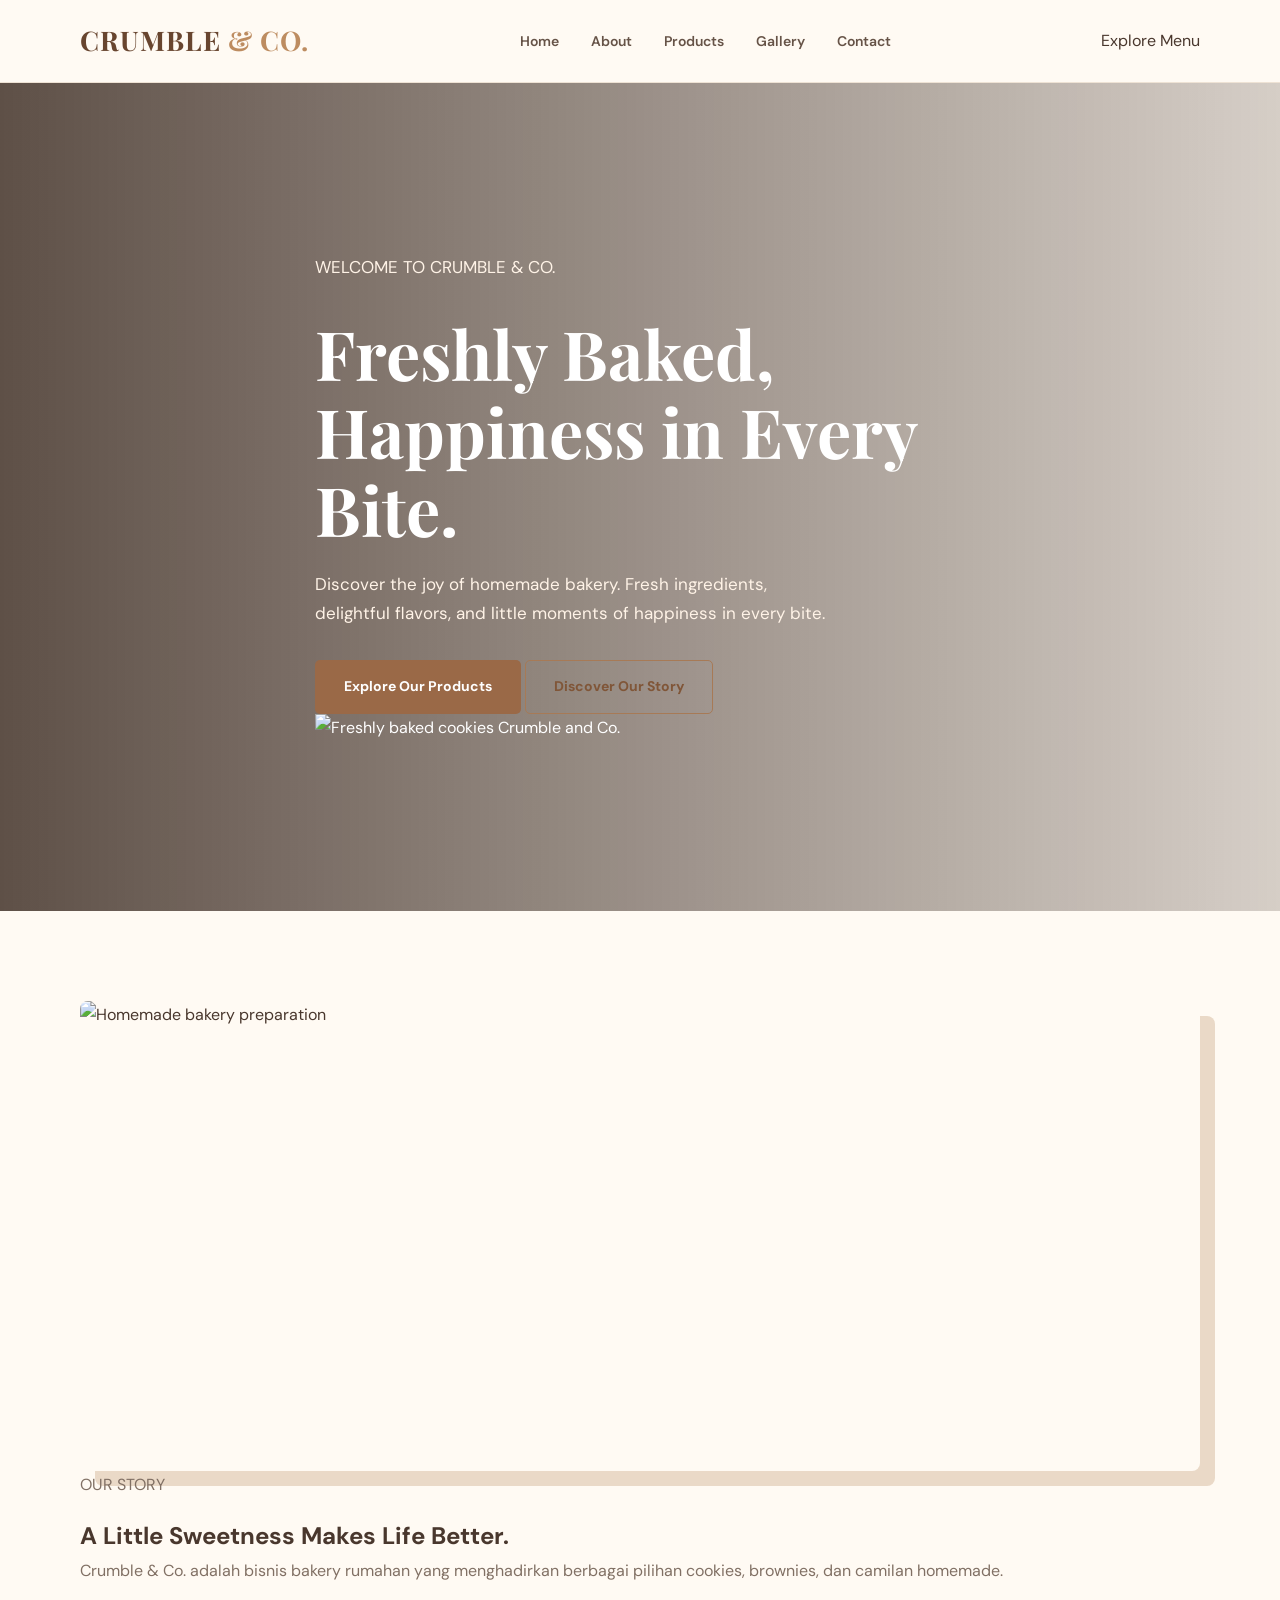
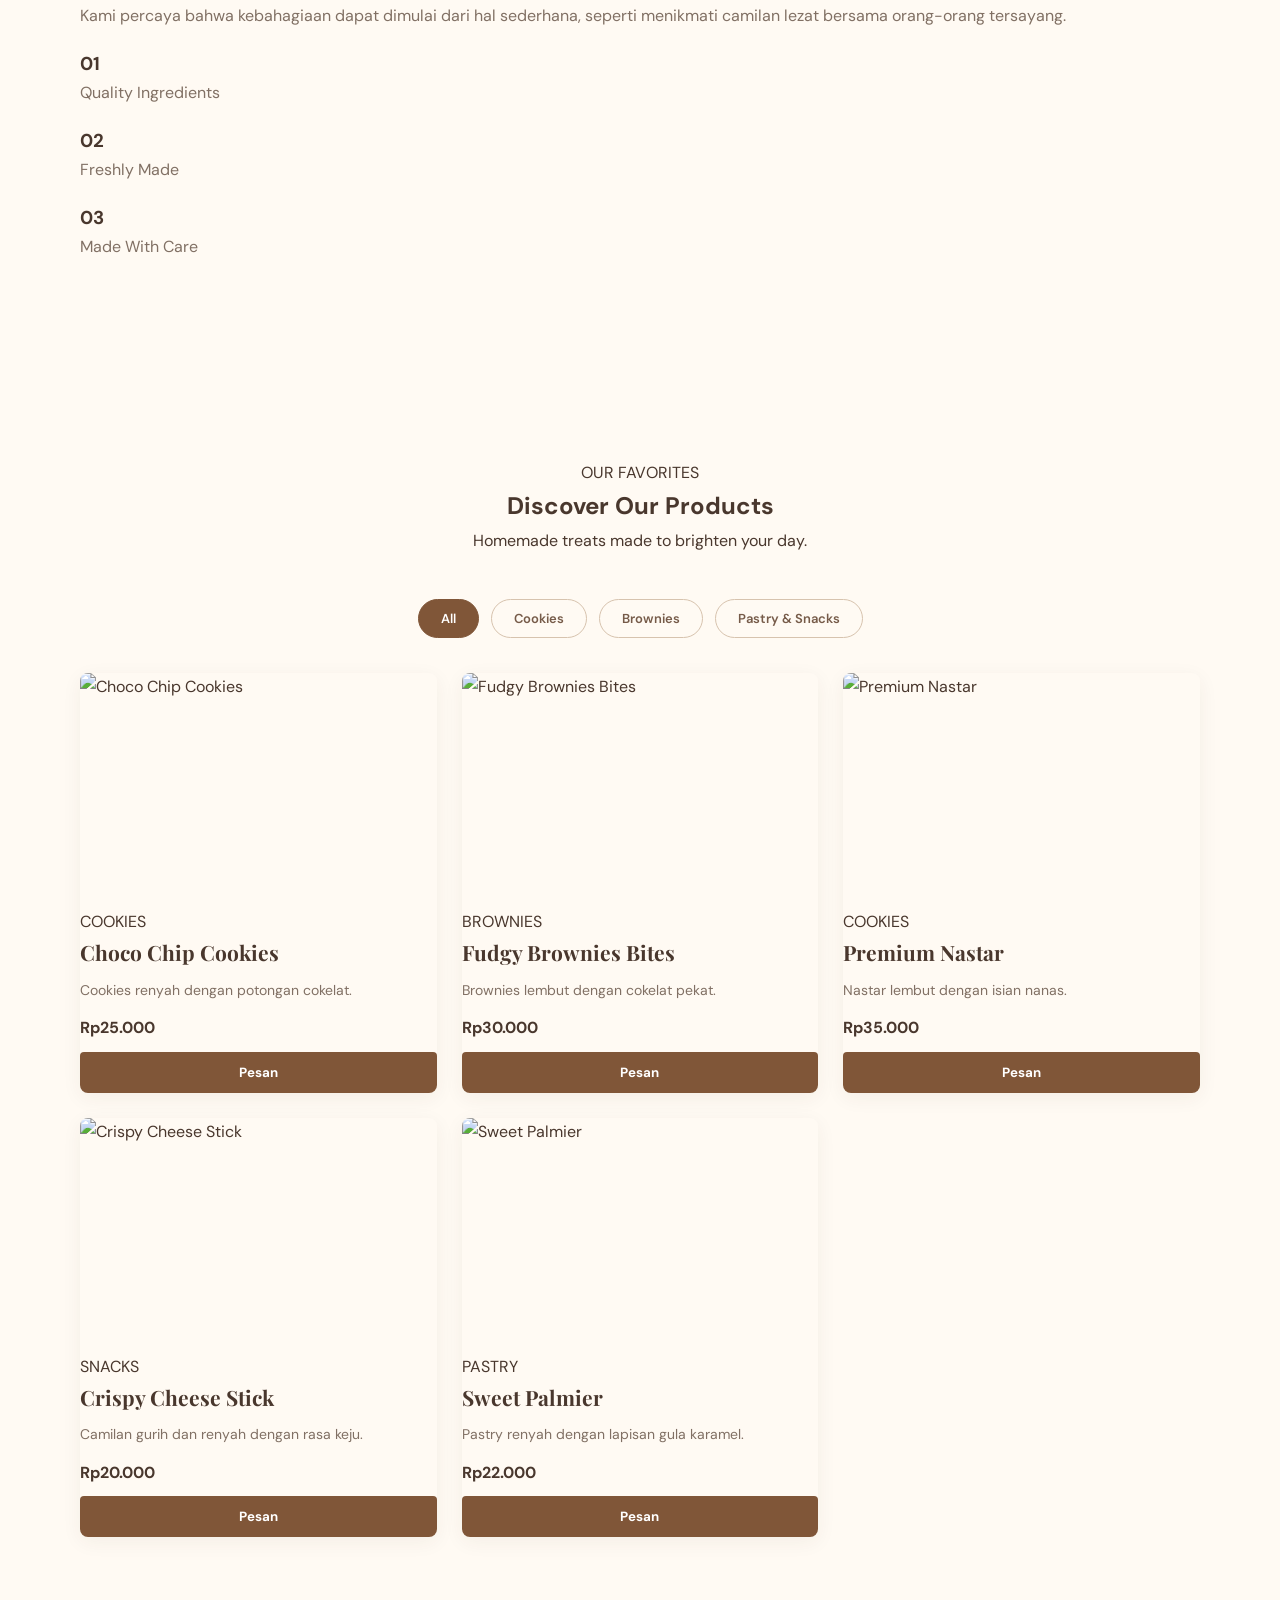
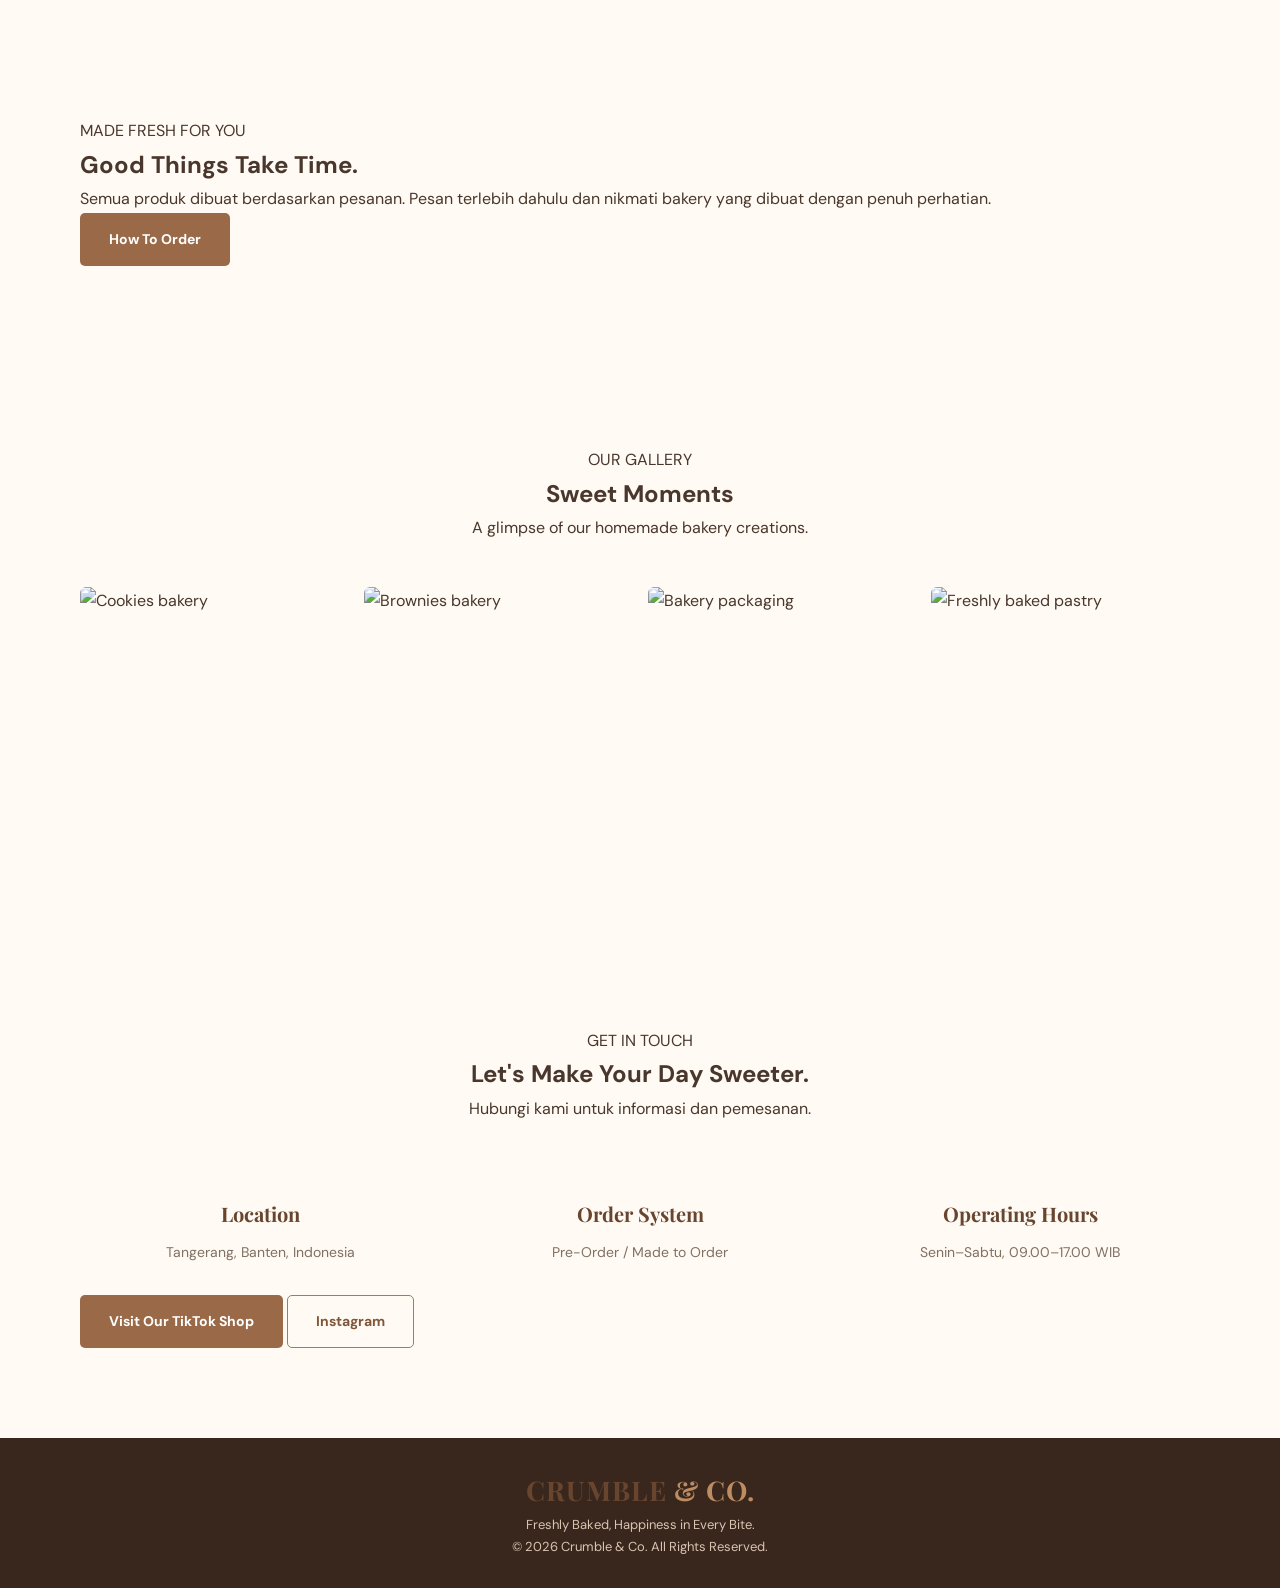
==== index.html @ 633a10ce "Add files via upload" ====
<!DOCTYPE html>
<html lang="id">
<head>
    <meta charset="UTF-8">
    <meta name="viewport" content="width=device-width, initial-scale=1.0">

    <meta name="description" content="Crumble & Co. - Homemade bakery, cookies, brownies, dan camilan premium. Freshly Baked, Happiness in Every Bite.">

    <title>Crumble & Co. | Bakery & Cookies</title>

    <!-- Google Fonts -->
    <link rel="preconnect" href="https://fonts.googleapis.com">
    <link rel="preconnect" href="https://fonts.gstatic.com" crossorigin>
    <link href="https://fonts.googleapis.com/css2?family=DM+Sans:wght@400;500;600;700&family=Playfair+Display:wght@500;600;700&display=swap" rel="stylesheet">

    <!-- CSS -->
    <link rel="stylesheet" href="style.css">
</head>

<body>

    <!-- NAVIGATION -->
    <header class="header">
        <nav class="navbar container">

            <a href="#home" class="logo">
                CRUMBLE <span>& CO.</span>
            </a>

            <button class="menu-toggle" id="menu-toggle"
                    aria-label="Buka menu" aria-expanded="false">
                ☰
            </button>

            <ul class="nav-menu" id="nav-menu">
                <li><a href="#home">Home</a></li>
                <li><a href="#about">About</a></li>
                <li><a href="#products">Products</a></li>
                <li><a href="#gallery">Gallery</a></li>
                <li><a href="#contact">Contact</a></li>
            </ul>

            <a href="#products" class="nav-button">Explore Menu</a>

        </nav>
    </header>


    <!-- HOME / HERO -->
    <section class="hero" id="home">

        <div class="container hero-content">

            <div class="hero-text">

                <p class="eyebrow">WELCOME TO CRUMBLE & CO.</p>

                <h1>
                    Freshly Baked,
                    <span>Happiness</span>
                    in Every Bite.
                </h1>

                <p class="hero-description">
                    Discover the joy of homemade bakery.
                    Fresh ingredients, delightful flavors,
                    and little moments of happiness in every bite.
                </p>

                <div class="hero-buttons">
                    <a href="#products" class="btn btn-primary">
                        Explore Our Products
                    </a>

                    <a href="#about" class="btn btn-outline">
                        Discover Our Story
                    </a>
                </div>

            </div>

            <div class="hero-image">
                <img src="images/hero.jpg"
                     alt="Freshly baked cookies Crumble and Co.">
            </div>

        </div>

    </section>


    <!-- ABOUT -->
    <section class="about section-padding" id="about">

        <div class="container about-content">

            <div class="about-image">
                <img src="images/about.jpg"
                     alt="Homemade bakery preparation">
            </div>

            <div class="about-text">

                <p class="eyebrow">OUR STORY</p>

                <h2>
                    A Little Sweetness
                    Makes Life Better.
                </h2>

                <p>
                    Crumble & Co. adalah bisnis bakery rumahan
                    yang menghadirkan berbagai pilihan cookies,
                    brownies, dan camilan homemade.
                </p>

                <p>
                    Kami percaya bahwa kebahagiaan dapat dimulai
                    dari hal sederhana, seperti menikmati camilan
                    lezat bersama orang-orang tersayang.
                </p>

                <div class="values">
                    <div>
                        <h3>01</h3>
                        <p>Quality Ingredients</p>
                    </div>

                    <div>
                        <h3>02</h3>
                        <p>Freshly Made</p>
                    </div>

                    <div>
                        <h3>03</h3>
                        <p>Made With Care</p>
                    </div>
                </div>

            </div>

        </div>

    </section>


    <!-- PRODUCTS -->
    <section class="products section-padding" id="products">

        <div class="container">

            <div class="section-heading">
                <p class="eyebrow">OUR FAVORITES</p>
                <h2>Discover Our Products</h2>
                <p>Homemade treats made to brighten your day.</p>
            </div>

            <!-- PRODUCT FILTER -->
            <div class="filter-buttons">
                <button class="filter-btn active" data-filter="all">
                    All
                </button>

                <button class="filter-btn" data-filter="cookies">
                    Cookies
                </button>

                <button class="filter-btn" data-filter="brownies">
                    Brownies
                </button>

                <button class="filter-btn" data-filter="pastry">
                    Pastry & Snacks
                </button>
            </div>

            <div class="product-grid">

                <article class="product-card" data-category="cookies">
                    <img src="images/cookies.jpeg" alt="Choco Chip Cookies">

                    <div class="product-info">
                        <span class="product-category">COOKIES</span>
                        <h3>Choco Chip Cookies</h3>
                        <p>Cookies renyah dengan potongan cokelat.</p>
                        <div class="product-bottom">
                            <strong>Rp25.000</strong>
                            <button class="order-btn" data-product="Choco Chip Cookies">
                                Pesan
                            </button>
                        </div>
                    </div>
                </article>

                <article class="product-card" data-category="brownies">
                    <img src="images/brownies.jpeg" alt="Fudgy Brownies Bites">

                    <div class="product-info">
                        <span class="product-category">BROWNIES</span>
                        <h3>Fudgy Brownies Bites</h3>
                        <p>Brownies lembut dengan cokelat pekat.</p>
                        <div class="product-bottom">
                            <strong>Rp30.000</strong>
                            <button class="order-btn" data-product="Fudgy Brownies Bites">
                                Pesan
                            </button>
                        </div>
                    </div>
                </article>

                <article class="product-card" data-category="cookies">
                    <img src="images/nastar.jpeg" alt="Premium Nastar">

                    <div class="product-info">
                        <span class="product-category">COOKIES</span>
                        <h3>Premium Nastar</h3>
                        <p>Nastar lembut dengan isian nanas.</p>
                        <div class="product-bottom">
                            <strong>Rp35.000</strong>
                            <button class="order-btn" data-product="Premium Nastar">
                                Pesan
                            </button>
                        </div>
                    </div>
                </article>

                <article class="product-card" data-category="pastry">
                    <img src="images/cheese-stick.jpeg" alt="Crispy Cheese Stick">

                    <div class="product-info">
                        <span class="product-category">SNACKS</span>
                        <h3>Crispy Cheese Stick</h3>
                        <p>Camilan gurih dan renyah dengan rasa keju.</p>
                        <div class="product-bottom">
                            <strong>Rp20.000</strong>
                            <button class="order-btn" data-product="Crispy Cheese Stick">
                                Pesan
                            </button>
                        </div>
                    </div>
                </article>

                <article class="product-card" data-category="pastry">
                    <img src="images/palmier.jpeg" alt="Sweet Palmier">

                    <div class="product-info">
                        <span class="product-category">PASTRY</span>
                        <h3>Sweet Palmier</h3>
                        <p>Pastry renyah dengan lapisan gula karamel.</p>
                        <div class="product-bottom">
                            <strong>Rp22.000</strong>
                            <button class="order-btn" data-product="Sweet Palmier">
                                Pesan
                            </button>
                        </div>
                    </div>
                </article>

            </div>

        </div>

    </section>


    <!-- PRE ORDER -->
    <section class="preorder section-padding">

        <div class="container preorder-content">

            <p class="eyebrow">MADE FRESH FOR YOU</p>

            <h2>Good Things Take Time.</h2>

            <p>
                Semua produk dibuat berdasarkan pesanan.
                Pesan terlebih dahulu dan nikmati bakery
                yang dibuat dengan penuh perhatian.
            </p>

            <a href="#contact" class="btn btn-primary">
                How To Order
            </a>

        </div>

    </section>


    <!-- GALLERY -->
    <section class="gallery section-padding" id="gallery">

        <div class="container">

            <div class="section-heading">
                <p class="eyebrow">OUR GALLERY</p>
                <h2>Sweet Moments</h2>
                <p>A glimpse of our homemade bakery creations.</p>
            </div>

            <div class="gallery-grid">
                <img src="images/gallery-1.jpg" alt="Cookies bakery">
                <img src="images/gallery-2.jpg" alt="Brownies bakery">
                <img src="images/gallery-3.jpg" alt="Bakery packaging">
                <img src="images/gallery-4.jpg" alt="Freshly baked pastry">
            </div>

        </div>

    </section>


    <!-- CONTACT -->
    <section class="contact section-padding" id="contact">

        <div class="container">

            <div class="section-heading">
                <p class="eyebrow">GET IN TOUCH</p>
                <h2>Let's Make Your Day Sweeter.</h2>
                <p>Hubungi kami untuk informasi dan pemesanan.</p>
            </div>

            <div class="contact-grid">

                <div class="contact-card">
                    <h3>Location</h3>
                    <p>Tangerang, Banten, Indonesia</p>
                </div>

                <div class="contact-card">
                    <h3>Order System</h3>
                    <p>Pre-Order / Made to Order</p>
                </div>

                <div class="contact-card">
                    <h3>Operating Hours</h3>
                    <p>Senin–Sabtu, 09.00–17.00 WIB</p>
                </div>

            </div>

            <div class="contact-buttons">
                <a href="#" id="tiktok-link" class="btn btn-primary">
                    Visit Our TikTok Shop
                </a>

                <a href="#" id="instagram-link" class="btn btn-outline">
                    Instagram
                </a>
            </div>

        </div>

    </section>


    <!-- FOOTER -->
    <footer class="footer">

        <div class="container footer-content">

            <a href="#home" class="logo">
                CRUMBLE <span>& CO.</span>
            </a>

            <p>Freshly Baked, Happiness in Every Bite.</p>

            <p class="copyright">
                © 2026 Crumble & Co. All Rights Reserved.
            </p>

        </div>

    </footer>


    <!-- JAVASCRIPT -->
    <script src="script.js"></script>

</body>
</html>
---- style.css ----
/* =========================================
   CRUMBLE & CO.
   Modern Premium Bakery Website
========================================= */

/* 1. RESET & GLOBAL */
* {
    margin: 0;
    padding: 0;
    box-sizing: border-box;
}

html {
    scroll-behavior: smooth;
    scroll-padding-top: 90px;
}

body {
    font-family: 'DM Sans', sans-serif;
    background-color: #fffaf3;
    color: #49372d;
    line-height: 1.7;
}

img {
    display: block;
    width: 100%;
    object-fit: cover;
}

a {
    text-decoration: none;
    color: inherit;
}

button {
    font-family: inherit;
    cursor: pointer;
}

.container {
    width: min(1120px, 90%);
    margin: auto;
}

section {
    padding: 90px 0;
}

.section-label {
    color: #a47752;
    font-size: 13px;
    font-weight: 700;
    letter-spacing: 3px;
    text-transform: uppercase;
    margin-bottom: 12px;
}

.section-title {
    font-family: 'Playfair Display', serif;
    font-size: clamp(30px, 4vw, 45px);
    line-height: 1.2;
    color: #49372d;
    margin-bottom: 20px;
}

.section-description {
    color: #817064;
    max-width: 650px;
    margin: 0 auto;
}

/* 2. HEADER & NAVIGATION */
.header {
    width: 100%;
    background: rgba(255, 250, 243, 0.97);
    position: sticky;
    top: 0;
    z-index: 1000;
    border-bottom: 1px solid #eee2d4;
}

.navbar {
    min-height: 82px;
    display: flex;
    align-items: center;
    justify-content: space-between;
}

.logo {
    font-family: 'Playfair Display', serif;
    font-size: 27px;
    font-weight: 700;
    color: #68452f;
    letter-spacing: 1px;
}

.logo span {
    color: #bd8c60;
}

.nav-menu {
    display: flex;
    align-items: center;
    gap: 32px;
    list-style: none;
}

.nav-menu a {
    font-size: 14px;
    font-weight: 600;
    color: #665347;
    transition: color 0.3s ease;
}

.nav-menu a:hover {
    color: #b47b4d;
}

.menu-toggle {
    display: none;
    border: none;
    background: none;
    color: #68452f;
    font-size: 27px;
}

/* 3. HERO SECTION */
.hero {
    min-height: 620px;
    display: flex;
    align-items: center;
    background:
        linear-gradient(
            90deg,
            rgba(49, 32, 23, 0.78),
            rgba(49, 32, 23, 0.20)
        ),
        url('images/hero.jpg') center/cover no-repeat;
    color: white;
}

.hero-content {
    max-width: 650px;
    padding: 80px 0;
}

.hero h1 {
    font-family: 'Playfair Display', serif;
    font-size: clamp(42px, 6vw, 68px);
    line-height: 1.15;
    margin-bottom: 22px;
}

.hero p {
    font-size: 17px;
    color: #fff3e7;
    max-width: 520px;
    margin-bottom: 32px;
}

.hero .section-label {
    color: #f1c99f;
}

/* 4. BUTTONS */
.btn {
    display: inline-flex;
    align-items: center;
    justify-content: center;
    padding: 14px 28px;
    border-radius: 5px;
    font-size: 14px;
    font-weight: 700;
    border: 1px solid transparent;
    transition: all 0.3s ease;
}

.btn-primary {
    background: #9a6947;
    color: white;
}

.btn-primary:hover {
    background: #765036;
    transform: translateY(-2px);
}

.btn-outline {
    border-color: #a77a56;
    color: #805638;
    background: transparent;
}

.btn-outline:hover {
    background: #a77a56;
    color: white;
}

/* 5. ABOUT SECTION */
.about-grid {
    display: grid;
    grid-template-columns: 1fr 1fr;
    align-items: center;
    gap: 65px;
}

.about-image img {
    height: 470px;
    border-radius: 8px;
    box-shadow: 15px 15px 0 #ead9c7;
}

.about-content p {
    color: #817064;
    margin-bottom: 18px;
}

.about-values {
    display: grid;
    grid-template-columns: 1fr 1fr;
    gap: 15px;
    margin-top: 28px;
}

.value-item {
    background: #f3e9dd;
    padding: 18px;
    border-radius: 6px;
    font-weight: 700;
    color: #765036;
}

/* 6. PRODUCTS SECTION */
.products-section {
    background: #f5ede3;
}

.section-heading {
    text-align: center;
    margin-bottom: 45px;
}

.filter-buttons {
    display: flex;
    justify-content: center;
    flex-wrap: wrap;
    gap: 12px;
    margin-bottom: 35px;
}

.filter-btn {
    border: 1px solid #d7c3ae;
    background: transparent;
    color: #765b49;
    padding: 10px 22px;
    border-radius: 30px;
    font-size: 13px;
    font-weight: 600;
    transition: all 0.3s ease;
}

.filter-btn:hover,
.filter-btn.active {
    background: #805638;
    border-color: #805638;
    color: white;
}

.product-grid {
    display: grid;
    grid-template-columns: repeat(3, 1fr);
    gap: 25px;
}

.product-card {
    background: #fffaf3;
    border-radius: 8px;
    overflow: hidden;
    box-shadow: 0 5px 20px rgba(75, 49, 32, 0.06);
    transition: transform 0.3s ease, box-shadow 0.3s ease;
}

.product-card:hover {
    transform: translateY(-6px);
    box-shadow: 0 12px 25px rgba(75, 49, 32, 0.12);
}

.product-card img {
    width: 100%;
    height: 235px;
    object-fit: cover;
}

.product-card-content {
    padding: 22px;
}

.product-card h3 {
    font-family: 'Playfair Display', serif;
    font-size: 21px;
    margin-bottom: 8px;
}

.product-card p {
    color: #817064;
    font-size: 14px;
    margin-bottom: 12px;
}

.product-card .price {
    color: #95643f;
    font-weight: 700;
    font-size: 18px;
}

.order-btn {
    width: 100%;
    border: none;
    background: #805638;
    color: white;
    padding: 12px;
    border-radius: 4px;
    font-weight: 700;
    margin-top: 10px;
    transition: background 0.3s ease;
}

.order-btn:hover {
    background: #60432e;
}

/* 7. PRE-ORDER BANNER */
.preorder-section {
    background: #68452f;
    color: white;
    text-align: center;
}

.preorder-section .section-title {
    color: white;
}

.preorder-section p {
    color: #f0dfcf;
    max-width: 650px;
    margin: 0 auto 25px;
}

.preorder-section .btn {
    background: #f3dfc9;
    color: #68452f;
}

.preorder-section .btn:hover {
    background: white;
}

/* 8. GALLERY */
.gallery-section {
    background: #fffaf3;
}

.gallery-grid {
    display: grid;
    grid-template-columns: repeat(4, 1fr);
    gap: 15px;
}

.gallery-grid img {
    height: 260px;
    border-radius: 6px;
    transition: transform 0.3s ease;
}

.gallery-grid img:hover {
    transform: scale(1.03);
}

/* 9. CONTACT */
.contact-section {
    background: #f5ede3;
}

.contact-grid {
    display: grid;
    grid-template-columns: repeat(3, 1fr);
    gap: 20px;
    margin-top: 40px;
}

.contact-card {
    background: #fffaf3;
    padding: 30px 20px;
    border-radius: 7px;
    text-align: center;
}

.contact-card h3 {
    font-family: 'Playfair Display', serif;
    font-size: 20px;
    margin-bottom: 10px;
    color: #68452f;
}

.contact-card p {
    color: #817064;
    font-size: 14px;
}

/* 10. FOOTER */
.footer {
    background: #39271e;
    color: #f8eadd;
    text-align: center;
    padding: 30px 15px;
}

.footer p {
    font-size: 13px;
    color: #d9c3b1;
}

/* 11. RESPONSIVE TABLET */
@media (max-width: 900px) {
    .nav-menu {
        gap: 18px;
    }

    .product-grid {
        grid-template-columns: repeat(2, 1fr);
    }

    .gallery-grid {
        grid-template-columns: repeat(2, 1fr);
    }

    .about-grid {
        gap: 35px;
    }
}

/* 12. RESPONSIVE MOBILE */
@media (max-width: 650px) {
    section {
        padding: 65px 0;
    }

    .navbar {
        min-height: 70px;
    }

    .menu-toggle {
        display: block;
    }

    .nav-menu {
        display: none;
        position: absolute;
        top: 70px;
        left: 0;
        width: 100%;
        background: #fffaf3;
        padding: 20px 5%;
        flex-direction: column;
        align-items: flex-start;
        gap: 18px;
        border-bottom: 1px solid #eee2d4;
    }

    .nav-menu.active {
        display: flex;
    }

    .hero {
        min-height: 520px;
        background-position: center;
    }

    .hero-content {
        padding: 60px 0;
    }

    .hero h1 {
        font-size: 43px;
    }

    .hero p {
        font-size: 15px;
    }

    .about-grid {
        grid-template-columns: 1fr;
    }

    .about-image img {
        height: 300px;
    }

    .about-values {
        grid-template-columns: 1fr 1fr;
    }

    .product-grid {
        grid-template-columns: 1fr;
    }

    .product-card img {
        height: 250px;
    }

    .gallery-grid {
        grid-template-columns: repeat(2, 1fr);
        gap: 10px;
    }

    .gallery-grid img {
        height: 160px;
    }

    .contact-grid {
        grid-template-columns: 1fr;
    }

    .section-title {
        font-size: 32px;
    }
}

/* 13. SMALL MOBILE */
@media (max-width: 380px) {
    .logo {
        font-size: 23px;
    }

    .hero h1 {
        font-size: 36px;
    }

    .about-values {
        grid-template-columns: 1fr;
    }

    .filter-btn {
        padding: 9px 15px;
    }
}
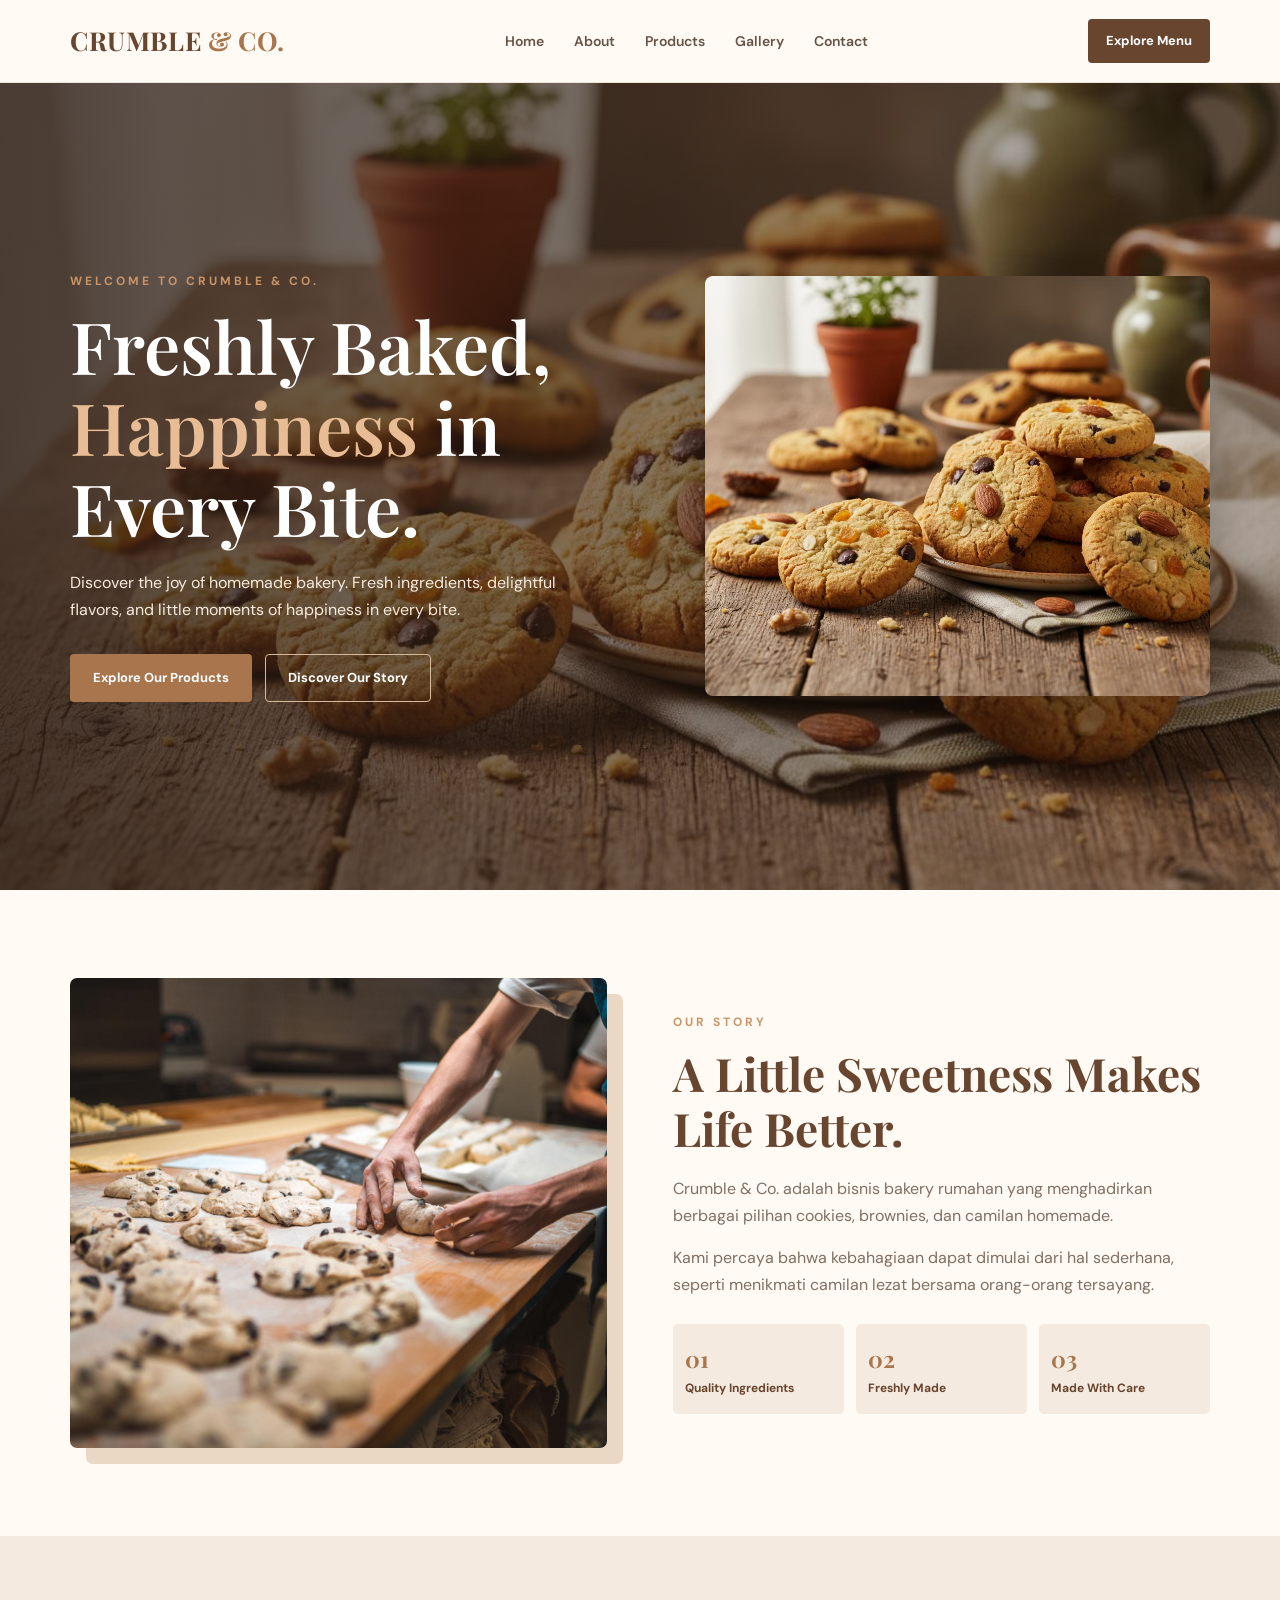
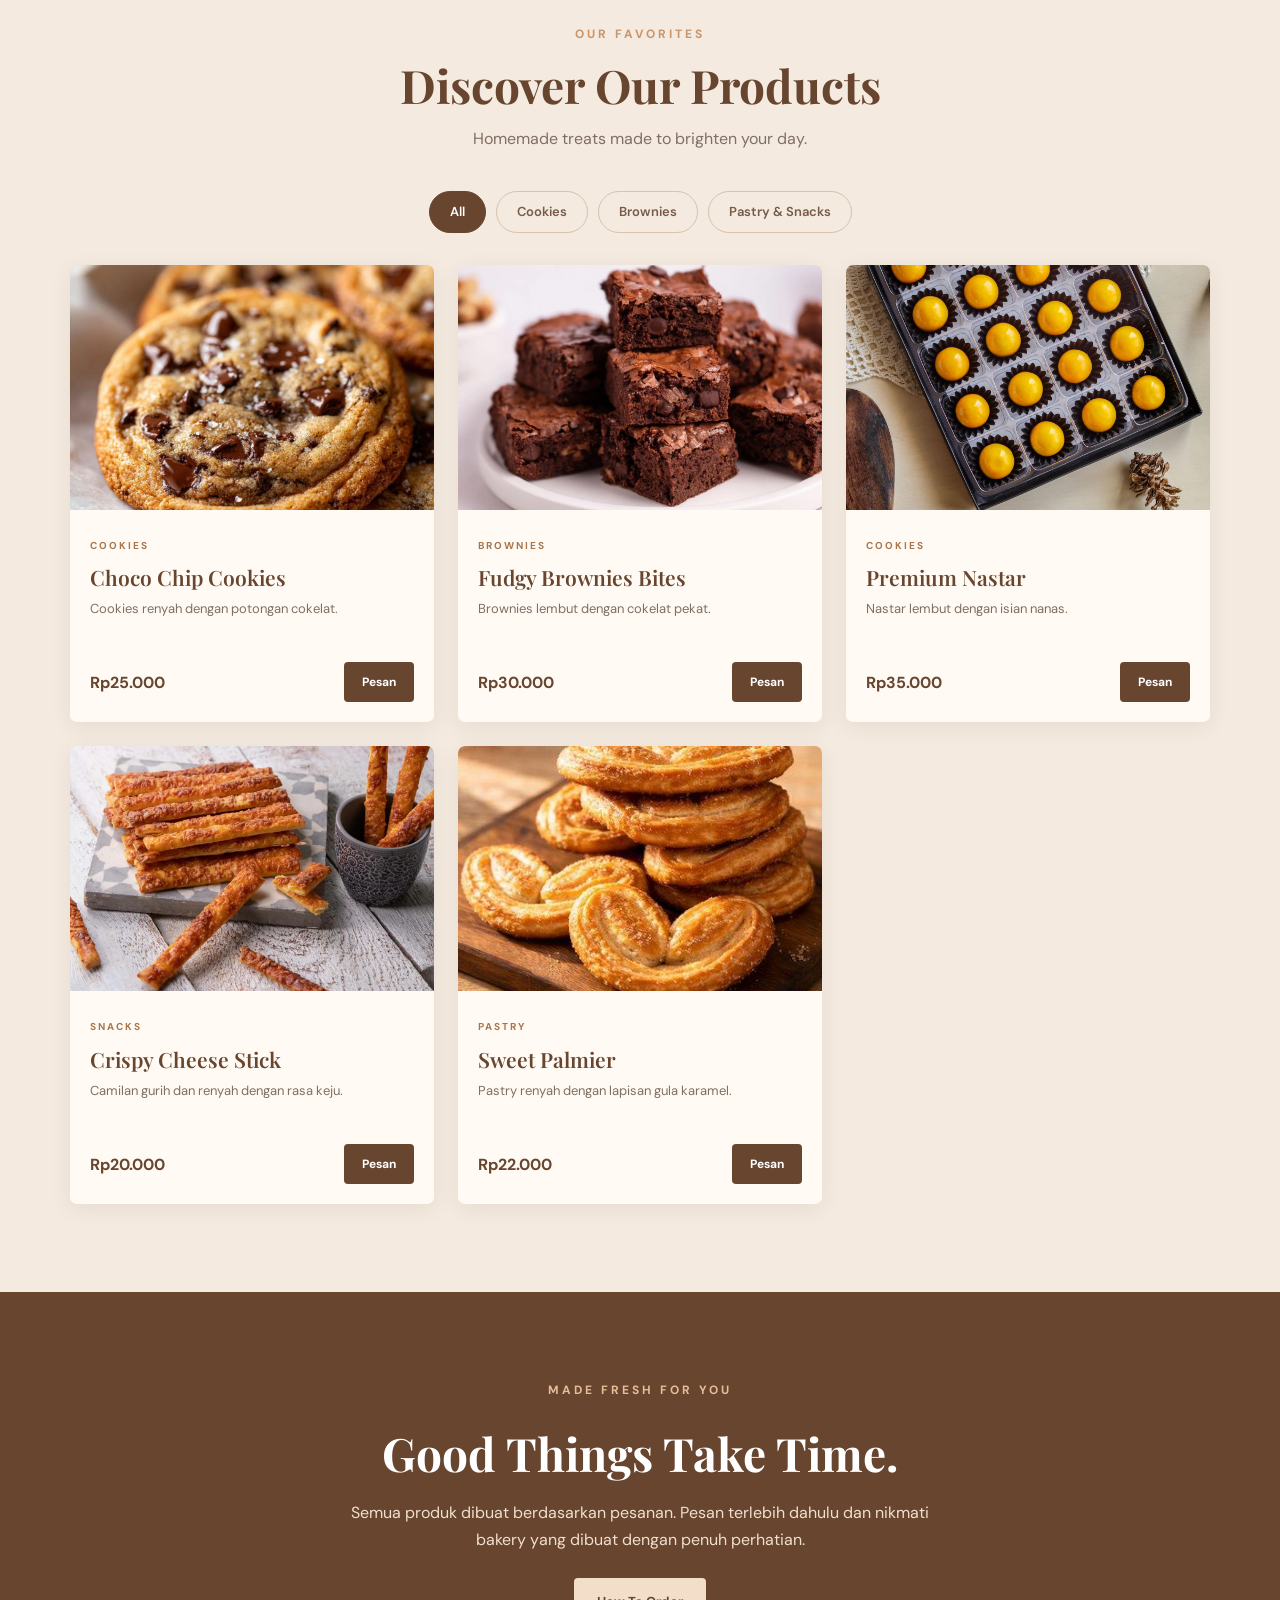
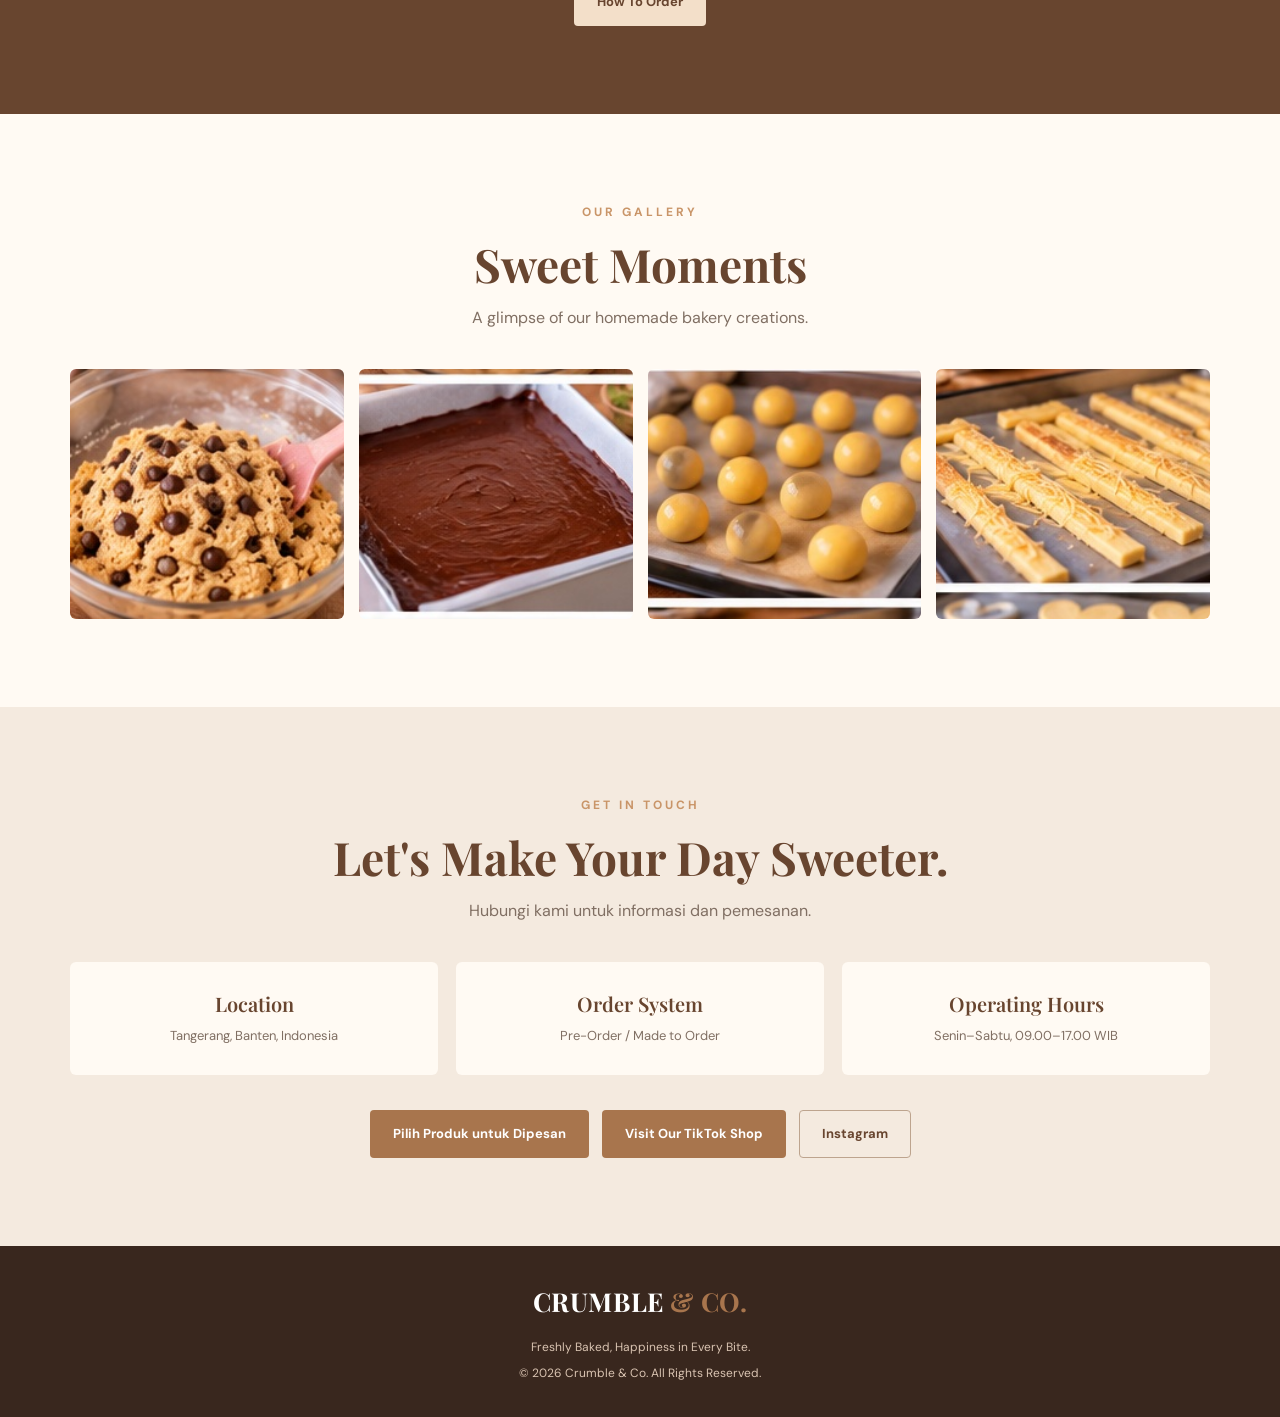
==== commit e9d82920: "Add files via upload" ====
--- a/index.html
+++ b/index.html
@@ -18,7 +18,8 @@
     <link rel="stylesheet" href="style.css">
 </head>
 
-<body>
+<body>
+    <a class="skip-link" href="#main-content">Lewati ke konten</a>
 
     <!-- NAVIGATION -->
     <header class="header">
@@ -47,6 +48,7 @@
     </header>
 
 
+    <main id="main-content">
     <!-- HOME / HERO -->
     <section class="hero" id="home">
 
@@ -81,7 +83,7 @@
             </div>
 
             <div class="hero-image">
-                <img src="images/hero.jpg"
+                <img loading="lazy" src="images/hero.jpeg"
                      alt="Freshly baked cookies Crumble and Co.">
             </div>
 
@@ -96,7 +98,7 @@
         <div class="container about-content">
 
             <div class="about-image">
-                <img src="images/about.jpg"
+                <img loading="lazy" src="images/about.jpeg"
                      alt="Homemade bakery preparation">
             </div>
 
@@ -178,7 +180,7 @@
             <div class="product-grid">
 
                 <article class="product-card" data-category="cookies">
-                    <img src="images/cookies.jpeg" alt="Choco Chip Cookies">
+                    <img loading="lazy" src="images/cookies.jpeg" alt="Choco Chip Cookies">
 
                     <div class="product-info">
                         <span class="product-category">COOKIES</span>
@@ -194,7 +196,7 @@
                 </article>
 
                 <article class="product-card" data-category="brownies">
-                    <img src="images/brownies.jpeg" alt="Fudgy Brownies Bites">
+                    <img loading="lazy" src="images/brownies.jpeg" alt="Fudgy Brownies Bites">
 
                     <div class="product-info">
                         <span class="product-category">BROWNIES</span>
@@ -210,7 +212,7 @@
                 </article>
 
                 <article class="product-card" data-category="cookies">
-                    <img src="images/nastar.jpeg" alt="Premium Nastar">
+                    <img loading="lazy" src="images/nastar.jpeg" alt="Premium Nastar">
 
                     <div class="product-info">
                         <span class="product-category">COOKIES</span>
@@ -226,7 +228,7 @@
                 </article>
 
                 <article class="product-card" data-category="pastry">
-                    <img src="images/cheese-stick.jpeg" alt="Crispy Cheese Stick">
+                    <img loading="lazy" src="images/cheese-stick.jpeg" alt="Crispy Cheese Stick">
 
                     <div class="product-info">
                         <span class="product-category">SNACKS</span>
@@ -242,7 +244,7 @@
                 </article>
 
                 <article class="product-card" data-category="pastry">
-                    <img src="images/palmier.jpeg" alt="Sweet Palmier">
+                    <img loading="lazy" src="images/palmier.jpeg" alt="Sweet Palmier">
 
                     <div class="product-info">
                         <span class="product-category">PASTRY</span>
@@ -300,10 +302,10 @@
             </div>
 
             <div class="gallery-grid">
-                <img src="images/gallery-1.jpg" alt="Cookies bakery">
-                <img src="images/gallery-2.jpg" alt="Brownies bakery">
-                <img src="images/gallery-3.jpg" alt="Bakery packaging">
-                <img src="images/gallery-4.jpg" alt="Freshly baked pastry">
+                <img loading="lazy" src="images/gallery-1.jpg" alt="Cookies bakery">
+                <img loading="lazy" src="images/gallery-2.jpg" alt="Brownies bakery">
+                <img loading="lazy" src="images/gallery-3.jpg" alt="Bakery packaging">
+                <img loading="lazy" src="images/gallery-4.jpg" alt="Freshly baked pastry">
             </div>
 
         </div>
@@ -341,7 +343,8 @@
 
             </div>
 
-            <div class="contact-buttons">
+            <div class="contact-buttons">
+                <a href="#products" class="btn btn-primary">Pilih Produk untuk Dipesan</a>
                 <a href="#" id="tiktok-link" class="btn btn-primary">
                     Visit Our TikTok Shop
                 </a>
@@ -356,6 +359,8 @@
     </section>
 
 
+    </main>
+
     <!-- FOOTER -->
     <footer class="footer">
 
--- a/style.css
+++ b/style.css
@@ -1,548 +1,198 @@
-
-/* =========================================
-   CRUMBLE & CO.
-   Modern Premium Bakery Website
-========================================= */
-
-/* 1. RESET & GLOBAL */
-* {
-    margin: 0;
-    padding: 0;
-    box-sizing: border-box;
-}
-
-html {
-    scroll-behavior: smooth;
-    scroll-padding-top: 90px;
-}
-
-body {
-    font-family: 'DM Sans', sans-serif;
-    background-color: #fffaf3;
-    color: #49372d;
-    line-height: 1.7;
-}
-
-img {
-    display: block;
-    width: 100%;
-    object-fit: cover;
-}
-
-a {
-    text-decoration: none;
-    color: inherit;
-}
-
-button {
-    font-family: inherit;
-    cursor: pointer;
-}
-
-.container {
-    width: min(1120px, 90%);
-    margin: auto;
-}
-
-section {
-    padding: 90px 0;
-}
-
-.section-label {
-    color: #a47752;
-    font-size: 13px;
-    font-weight: 700;
-    letter-spacing: 3px;
-    text-transform: uppercase;
-    margin-bottom: 12px;
-}
-
-.section-title {
-    font-family: 'Playfair Display', serif;
-    font-size: clamp(30px, 4vw, 45px);
-    line-height: 1.2;
-    color: #49372d;
-    margin-bottom: 20px;
-}
-
-.section-description {
-    color: #817064;
-    max-width: 650px;
-    margin: 0 auto;
-}
-
-/* 2. HEADER & NAVIGATION */
-.header {
-    width: 100%;
-    background: rgba(255, 250, 243, 0.97);
-    position: sticky;
-    top: 0;
-    z-index: 1000;
-    border-bottom: 1px solid #eee2d4;
-}
-
-.navbar {
-    min-height: 82px;
-    display: flex;
-    align-items: center;
-    justify-content: space-between;
-}
-
-.logo {
-    font-family: 'Playfair Display', serif;
-    font-size: 27px;
-    font-weight: 700;
-    color: #68452f;
-    letter-spacing: 1px;
-}
-
-.logo span {
-    color: #bd8c60;
-}
-
-.nav-menu {
-    display: flex;
-    align-items: center;
-    gap: 32px;
-    list-style: none;
-}
-
-.nav-menu a {
-    font-size: 14px;
-    font-weight: 600;
-    color: #665347;
-    transition: color 0.3s ease;
-}
-
-.nav-menu a:hover {
-    color: #b47b4d;
-}
-
-.menu-toggle {
-    display: none;
-    border: none;
-    background: none;
-    color: #68452f;
-    font-size: 27px;
-}
-
-/* 3. HERO SECTION */
-.hero {
-    min-height: 620px;
-    display: flex;
-    align-items: center;
-    background:
-        linear-gradient(
-            90deg,
-            rgba(49, 32, 23, 0.78),
-            rgba(49, 32, 23, 0.20)
-        ),
-        url('images/hero.jpg') center/cover no-repeat;
-    color: white;
-}
-
-.hero-content {
-    max-width: 650px;
-    padding: 80px 0;
-}
-
-.hero h1 {
-    font-family: 'Playfair Display', serif;
-    font-size: clamp(42px, 6vw, 68px);
-    line-height: 1.15;
-    margin-bottom: 22px;
-}
-
-.hero p {
-    font-size: 17px;
-    color: #fff3e7;
-    max-width: 520px;
-    margin-bottom: 32px;
-}
-
-.hero .section-label {
-    color: #f1c99f;
-}
-
-/* 4. BUTTONS */
-.btn {
-    display: inline-flex;
-    align-items: center;
-    justify-content: center;
-    padding: 14px 28px;
-    border-radius: 5px;
-    font-size: 14px;
-    font-weight: 700;
-    border: 1px solid transparent;
-    transition: all 0.3s ease;
-}
-
-.btn-primary {
-    background: #9a6947;
-    color: white;
-}
-
-.btn-primary:hover {
-    background: #765036;
-    transform: translateY(-2px);
-}
-
-.btn-outline {
-    border-color: #a77a56;
-    color: #805638;
-    background: transparent;
-}
-
-.btn-outline:hover {
-    background: #a77a56;
-    color: white;
-}
-
-/* 5. ABOUT SECTION */
-.about-grid {
-    display: grid;
-    grid-template-columns: 1fr 1fr;
-    align-items: center;
-    gap: 65px;
-}
-
-.about-image img {
-    height: 470px;
-    border-radius: 8px;
-    box-shadow: 15px 15px 0 #ead9c7;
-}
-
-.about-content p {
-    color: #817064;
-    margin-bottom: 18px;
-}
-
-.about-values {
-    display: grid;
-    grid-template-columns: 1fr 1fr;
-    gap: 15px;
-    margin-top: 28px;
-}
-
-.value-item {
-    background: #f3e9dd;
-    padding: 18px;
-    border-radius: 6px;
-    font-weight: 700;
-    color: #765036;
-}
-
-/* 6. PRODUCTS SECTION */
-.products-section {
-    background: #f5ede3;
-}
-
-.section-heading {
-    text-align: center;
-    margin-bottom: 45px;
-}
-
-.filter-buttons {
-    display: flex;
-    justify-content: center;
-    flex-wrap: wrap;
-    gap: 12px;
-    margin-bottom: 35px;
-}
-
-.filter-btn {
-    border: 1px solid #d7c3ae;
-    background: transparent;
-    color: #765b49;
-    padding: 10px 22px;
-    border-radius: 30px;
-    font-size: 13px;
-    font-weight: 600;
-    transition: all 0.3s ease;
-}
-
-.filter-btn:hover,
-.filter-btn.active {
-    background: #805638;
-    border-color: #805638;
-    color: white;
-}
-
-.product-grid {
-    display: grid;
-    grid-template-columns: repeat(3, 1fr);
-    gap: 25px;
-}
-
-.product-card {
-    background: #fffaf3;
-    border-radius: 8px;
-    overflow: hidden;
-    box-shadow: 0 5px 20px rgba(75, 49, 32, 0.06);
-    transition: transform 0.3s ease, box-shadow 0.3s ease;
-}
-
-.product-card:hover {
-    transform: translateY(-6px);
-    box-shadow: 0 12px 25px rgba(75, 49, 32, 0.12);
-}
-
-.product-card img {
-    width: 100%;
-    height: 235px;
-    object-fit: cover;
-}
-
-.product-card-content {
-    padding: 22px;
-}
-
-.product-card h3 {
-    font-family: 'Playfair Display', serif;
-    font-size: 21px;
-    margin-bottom: 8px;
-}
-
-.product-card p {
-    color: #817064;
-    font-size: 14px;
-    margin-bottom: 12px;
-}
-
-.product-card .price {
-    color: #95643f;
-    font-weight: 700;
-    font-size: 18px;
-}
-
-.order-btn {
-    width: 100%;
-    border: none;
-    background: #805638;
-    color: white;
-    padding: 12px;
-    border-radius: 4px;
-    font-weight: 700;
-    margin-top: 10px;
-    transition: background 0.3s ease;
-}
-
-.order-btn:hover {
-    background: #60432e;
-}
-
-/* 7. PRE-ORDER BANNER */
-.preorder-section {
-    background: #68452f;
-    color: white;
-    text-align: center;
-}
-
-.preorder-section .section-title {
-    color: white;
-}
-
-.preorder-section p {
-    color: #f0dfcf;
-    max-width: 650px;
-    margin: 0 auto 25px;
-}
-
-.preorder-section .btn {
-    background: #f3dfc9;
-    color: #68452f;
-}
-
-.preorder-section .btn:hover {
-    background: white;
-}
-
-/* 8. GALLERY */
-.gallery-section {
-    background: #fffaf3;
-}
-
-.gallery-grid {
-    display: grid;
-    grid-template-columns: repeat(4, 1fr);
-    gap: 15px;
-}
-
-.gallery-grid img {
-    height: 260px;
-    border-radius: 6px;
-    transition: transform 0.3s ease;
-}
-
-.gallery-grid img:hover {
-    transform: scale(1.03);
-}
-
-/* 9. CONTACT */
-.contact-section {
-    background: #f5ede3;
-}
-
-.contact-grid {
-    display: grid;
-    grid-template-columns: repeat(3, 1fr);
-    gap: 20px;
-    margin-top: 40px;
-}
-
-.contact-card {
-    background: #fffaf3;
-    padding: 30px 20px;
-    border-radius: 7px;
-    text-align: center;
-}
-
-.contact-card h3 {
-    font-family: 'Playfair Display', serif;
-    font-size: 20px;
-    margin-bottom: 10px;
-    color: #68452f;
-}
-
-.contact-card p {
-    color: #817064;
-    font-size: 14px;
-}
-
-/* 10. FOOTER */
-.footer {
-    background: #39271e;
-    color: #f8eadd;
-    text-align: center;
-    padding: 30px 15px;
-}
-
-.footer p {
-    font-size: 13px;
-    color: #d9c3b1;
-}
-
-/* 11. RESPONSIVE TABLET */
-@media (max-width: 900px) {
-    .nav-menu {
-        gap: 18px;
-    }
-
-    .product-grid {
-        grid-template-columns: repeat(2, 1fr);
-    }
-
-    .gallery-grid {
-        grid-template-columns: repeat(2, 1fr);
-    }
-
-    .about-grid {
-        gap: 35px;
-    }
-}
-
-/* 12. RESPONSIVE MOBILE */
-@media (max-width: 650px) {
-    section {
-        padding: 65px 0;
-    }
-
-    .navbar {
-        min-height: 70px;
-    }
-
-    .menu-toggle {
-        display: block;
-    }
-
-    .nav-menu {
-        display: none;
-        position: absolute;
-        top: 70px;
-        left: 0;
-        width: 100%;
-        background: #fffaf3;
-        padding: 20px 5%;
-        flex-direction: column;
-        align-items: flex-start;
-        gap: 18px;
-        border-bottom: 1px solid #eee2d4;
-    }
-
-    .nav-menu.active {
-        display: flex;
-    }
-
-    .hero {
-        min-height: 520px;
-        background-position: center;
-    }
-
-    .hero-content {
-        padding: 60px 0;
-    }
-
-    .hero h1 {
-        font-size: 43px;
-    }
-
-    .hero p {
-        font-size: 15px;
-    }
-
-    .about-grid {
-        grid-template-columns: 1fr;
-    }
-
-    .about-image img {
-        height: 300px;
-    }
-
-    .about-values {
-        grid-template-columns: 1fr 1fr;
-    }
-
-    .product-grid {
-        grid-template-columns: 1fr;
-    }
-
-    .product-card img {
-        height: 250px;
-    }
-
-    .gallery-grid {
-        grid-template-columns: repeat(2, 1fr);
-        gap: 10px;
-    }
-
-    .gallery-grid img {
-        height: 160px;
-    }
-
-    .contact-grid {
-        grid-template-columns: 1fr;
-    }
-
-    .section-title {
-        font-size: 32px;
-    }
-}
-
-/* 13. SMALL MOBILE */
-@media (max-width: 380px) {
-    .logo {
-        font-size: 23px;
-    }
-
-    .hero h1 {
-        font-size: 36px;
-    }
-
-    .about-values {
-        grid-template-columns: 1fr;
-    }
-
-    .filter-btn {
-        padding: 9px 15px;
-    }
-}
+/* CRUMBLE & CO. — responsive bakery website */
+:root {
+  --cream: #fffaf3;
+  --cream-deep: #f4eadf;
+  --sand: #ead8c5;
+  --brown: #68452f;
+  --brown-dark: #39271e;
+  --caramel: #a8754d;
+  --ink: #49372d;
+  --muted: #806f63;
+  --white: #fff;
+  --shadow: 0 14px 38px rgba(66, 43, 28, .10);
+}
+* { box-sizing: border-box; margin: 0; padding: 0; }
+html { scroll-behavior: smooth; scroll-padding-top: 90px; }
+body {
+  font-family: "DM Sans", Arial, sans-serif;
+  color: var(--ink);
+  background: var(--cream);
+  line-height: 1.7;
+}
+img { display: block; width: 100%; object-fit: cover; }
+a { color: inherit; text-decoration: none; }
+button { font: inherit; cursor: pointer; }
+.container { width: min(1140px, 90%); margin-inline: auto; }
+section { padding: 88px 0; }
+.skip-link {
+  position: absolute; left: -9999px; top: 10px; z-index: 2000;
+  background: var(--white); padding: 10px 16px; border-radius: 6px;
+}
+.skip-link:focus { left: 10px; }
+:focus-visible { outline: 3px solid #c28b5c; outline-offset: 3px; }
+
+.header {
+  position: sticky; top: 0; z-index: 1000;
+  background: rgba(255,250,243,.96); backdrop-filter: blur(12px);
+  border-bottom: 1px solid rgba(104,69,47,.12);
+}
+.navbar { min-height: 82px; display: flex; align-items: center; justify-content: space-between; gap: 24px; }
+.logo {
+  flex-shrink: 0; font-family: "Playfair Display", Georgia, serif;
+  font-size: 26px; font-weight: 700; letter-spacing: .6px; color: var(--brown);
+}
+.logo span { color: var(--caramel); }
+.nav-menu { display: flex; align-items: center; gap: 30px; list-style: none; }
+.nav-menu a { font-size: 14px; font-weight: 600; color: #665347; transition: color .2s; }
+.nav-menu a:hover, .nav-menu a:focus-visible { color: var(--caramel); }
+.nav-button {
+  padding: 11px 18px; border-radius: 4px; background: var(--brown);
+  color: var(--white); font-size: 13px; font-weight: 700;
+}
+.menu-toggle {
+  display: none; border: 1px solid var(--sand); background: transparent;
+  color: var(--brown); border-radius: 5px; padding: 7px 11px; font-size: 23px;
+}
+.hero {
+  min-height: 650px; display: flex; align-items: center; position: relative;
+  background: linear-gradient(90deg, rgba(45,29,20,.83), rgba(45,29,20,.25)),
+              url("images/hero.jpeg") center 48%/cover no-repeat;
+  color: var(--white);
+}
+.hero-content { display: grid; grid-template-columns: 1.08fr .92fr; align-items: center; gap: 42px; padding-block: 100px; }
+.hero-text { max-width: 650px; }
+.hero-image img { height: 420px; border-radius: 8px; box-shadow: 0 18px 45px rgba(0,0,0,.22); }
+.eyebrow, .section-label {
+  color: #c99568; font-size: 12px; font-weight: 700;
+  letter-spacing: 3px; text-transform: uppercase; margin-bottom: 14px;
+}
+.hero h1 {
+  font-family: "Playfair Display", Georgia, serif;
+  font-size: clamp(42px, 6vw, 72px); line-height: 1.12; font-weight: 600;
+  margin-bottom: 22px;
+}
+.hero h1 span { color: #e8bd95; }
+.hero-description { max-width: 540px; color: #f8eadd; font-size: 16px; margin-bottom: 30px; }
+.hero-buttons, .contact-buttons { display: flex; flex-wrap: wrap; gap: 13px; }
+.btn {
+  display: inline-flex; align-items: center; justify-content: center;
+  min-height: 48px; padding: 12px 22px; border-radius: 4px;
+  border: 1px solid transparent; font-size: 13px; font-weight: 700;
+  transition: transform .2s, background .2s, color .2s;
+}
+.btn:hover { transform: translateY(-2px); }
+.btn-primary { background: var(--caramel); color: var(--white); }
+.btn-primary:hover { background: var(--brown); }
+.btn-outline { border-color: #d7b99e; color: var(--white); background: transparent; }
+.btn-outline:hover { background: var(--white); color: var(--brown); }
+
+.about { background: var(--cream); }
+.about-content { display: grid; grid-template-columns: 1fr 1fr; align-items: center; gap: 66px; }
+.about-image img { height: 470px; border-radius: 7px; box-shadow: 16px 16px 0 var(--sand); }
+.about-text h2, .section-heading h2, .preorder h2 {
+  font-family: "Playfair Display", Georgia, serif; color: var(--brown);
+  font-size: clamp(30px, 4vw, 46px); line-height: 1.2; margin-bottom: 18px;
+}
+.about-text > p:not(.eyebrow) { color: var(--muted); margin-bottom: 15px; }
+.values { display: grid; grid-template-columns: repeat(3, 1fr); gap: 12px; margin-top: 26px; }
+.values > div { padding: 15px 12px; background: var(--cream-deep); border-radius: 5px; }
+.values h3 { color: var(--caramel); font-family: "Playfair Display", Georgia, serif; font-size: 23px; }
+.values p { color: var(--brown); font-size: 12px; font-weight: 700; }
+
+.products { background: var(--cream-deep); }
+.section-heading { text-align: center; max-width: 680px; margin: 0 auto 38px; }
+.section-heading > p:last-child { color: var(--muted); }
+.section-heading h2 { margin-bottom: 12px; }
+.filter-buttons { display: flex; justify-content: center; flex-wrap: wrap; gap: 10px; margin-bottom: 32px; }
+.filter-btn {
+  padding: 9px 20px; border: 1px solid #d7c3ae; border-radius: 30px;
+  background: transparent; color: #765b49; font-size: 13px; font-weight: 600;
+}
+.filter-btn:hover, .filter-btn.active { background: var(--brown); border-color: var(--brown); color: var(--white); }
+.product-grid { display: grid; grid-template-columns: repeat(3, 1fr); gap: 24px; }
+.product-card {
+  overflow: hidden; background: var(--cream); border-radius: 7px;
+  box-shadow: 0 5px 22px rgba(75,49,32,.07); transition: transform .25s, box-shadow .25s;
+}
+.product-card:hover { transform: translateY(-5px); box-shadow: var(--shadow); }
+.product-card[hidden] { display: none !important; }
+.product-card > img { height: 245px; object-fit: cover; }
+.product-info { padding: 20px; }
+.product-category { color: var(--caramel); font-size: 10px; letter-spacing: 2px; font-weight: 700; }
+.product-info h3 { font: 600 21px/1.3 "Playfair Display", Georgia, serif; color: var(--brown); margin: 7px 0; }
+.product-info p { min-height: 48px; color: var(--muted); font-size: 13px; }
+.product-bottom { display: flex; align-items: center; justify-content: space-between; gap: 12px; margin-top: 16px; }
+.product-bottom strong { color: var(--brown); font-size: 16px; }
+.order-btn {
+  border: 0; border-radius: 4px; padding: 10px 18px;
+  color: var(--white); background: var(--brown); font-size: 12px; font-weight: 700;
+}
+.order-btn:hover { background: var(--caramel); }
+
+.preorder { background: var(--brown); color: var(--white); text-align: center; }
+.preorder-content { max-width: 720px; }
+.preorder .eyebrow { color: #e5bd98; }
+.preorder h2 { color: var(--white); }
+.preorder p { color: #f0dfcf; max-width: 620px; margin: 0 auto 25px; }
+.preorder .btn { background: #f3dfc9; color: var(--brown); }
+.preorder .btn:hover { background: var(--white); }
+
+.gallery { background: var(--cream); }
+.gallery-grid { display: grid; grid-template-columns: repeat(4, 1fr); gap: 15px; }
+.gallery-grid img { height: 250px; border-radius: 6px; object-fit: cover; transition: transform .25s; }
+.gallery-grid img:hover { transform: scale(1.025); }
+
+.contact { background: var(--cream-deep); }
+.contact-grid { display: grid; grid-template-columns: repeat(3, 1fr); gap: 18px; margin: 35px 0; }
+.contact-card { padding: 28px 18px; text-align: center; background: var(--cream); border-radius: 6px; }
+.contact-card h3 { font: 600 20px "Playfair Display", Georgia, serif; color: var(--brown); margin-bottom: 8px; }
+.contact-card p { color: var(--muted); font-size: 13px; }
+.contact-buttons { justify-content: center; }
+.contact-buttons .btn-outline { color: var(--brown); border-color: #bda48e; }
+.contact-buttons .btn-outline:hover { background: var(--brown); color: var(--white); }
+
+.footer { padding: 34px 15px; text-align: center; background: var(--brown-dark); color: #f8eadd; }
+.footer .logo { color: var(--white); display: inline-block; margin-bottom: 8px; }
+.footer p { color: #d9c3b1; font-size: 12px; margin-top: 5px; }
+
+@media (max-width: 900px) {
+  .nav-menu { gap: 16px; }
+  .nav-button { display: none; }
+  .product-grid { grid-template-columns: repeat(2, 1fr); }
+  .about-content { gap: 35px; }
+  .gallery-grid { grid-template-columns: repeat(2, 1fr); }
+}
+@media (max-width: 650px) {
+  section { padding: 65px 0; }
+  .navbar { min-height: 70px; }
+  .logo { font-size: 23px; }
+  .menu-toggle { display: inline-flex; }
+  .nav-menu {
+    display: none; position: absolute; top: 70px; left: 0; width: 100%;
+    padding: 20px 5%; flex-direction: column; align-items: flex-start; gap: 16px;
+    background: var(--cream); border-bottom: 1px solid var(--sand);
+  }
+  .nav-menu.active { display: flex; }
+  .hero { min-height: 590px; background-position: 58% center; }
+  .hero-content { grid-template-columns: 1fr; gap: 28px; padding-block: 75px; }
+  .hero-image img { height: 230px; max-width: 440px; }
+  .hero h1 { font-size: clamp(39px, 11vw, 53px); }
+  .hero-description { font-size: 14px; }
+  .hero-buttons .btn { width: 100%; }
+  .about-content { grid-template-columns: 1fr; gap: 38px; }
+  .about-image img { height: 300px; }
+  .values { grid-template-columns: repeat(3, 1fr); }
+  .product-grid { grid-template-columns: 1fr; }
+  .product-card > img { height: 250px; }
+  .gallery-grid { grid-template-columns: repeat(2, 1fr); gap: 10px; }
+  .gallery-grid img { height: 155px; }
+  .contact-grid { grid-template-columns: 1fr; }
+  .contact-buttons .btn { width: 100%; }
+}
+@media (max-width: 380px) {
+  .values { grid-template-columns: 1fr; }
+  .filter-btn { padding: 8px 14px; }
+}
+@media (prefers-reduced-motion: reduce) {
+  *, *::before, *::after { scroll-behavior: auto !important; transition-duration: .01ms !important; }
+}
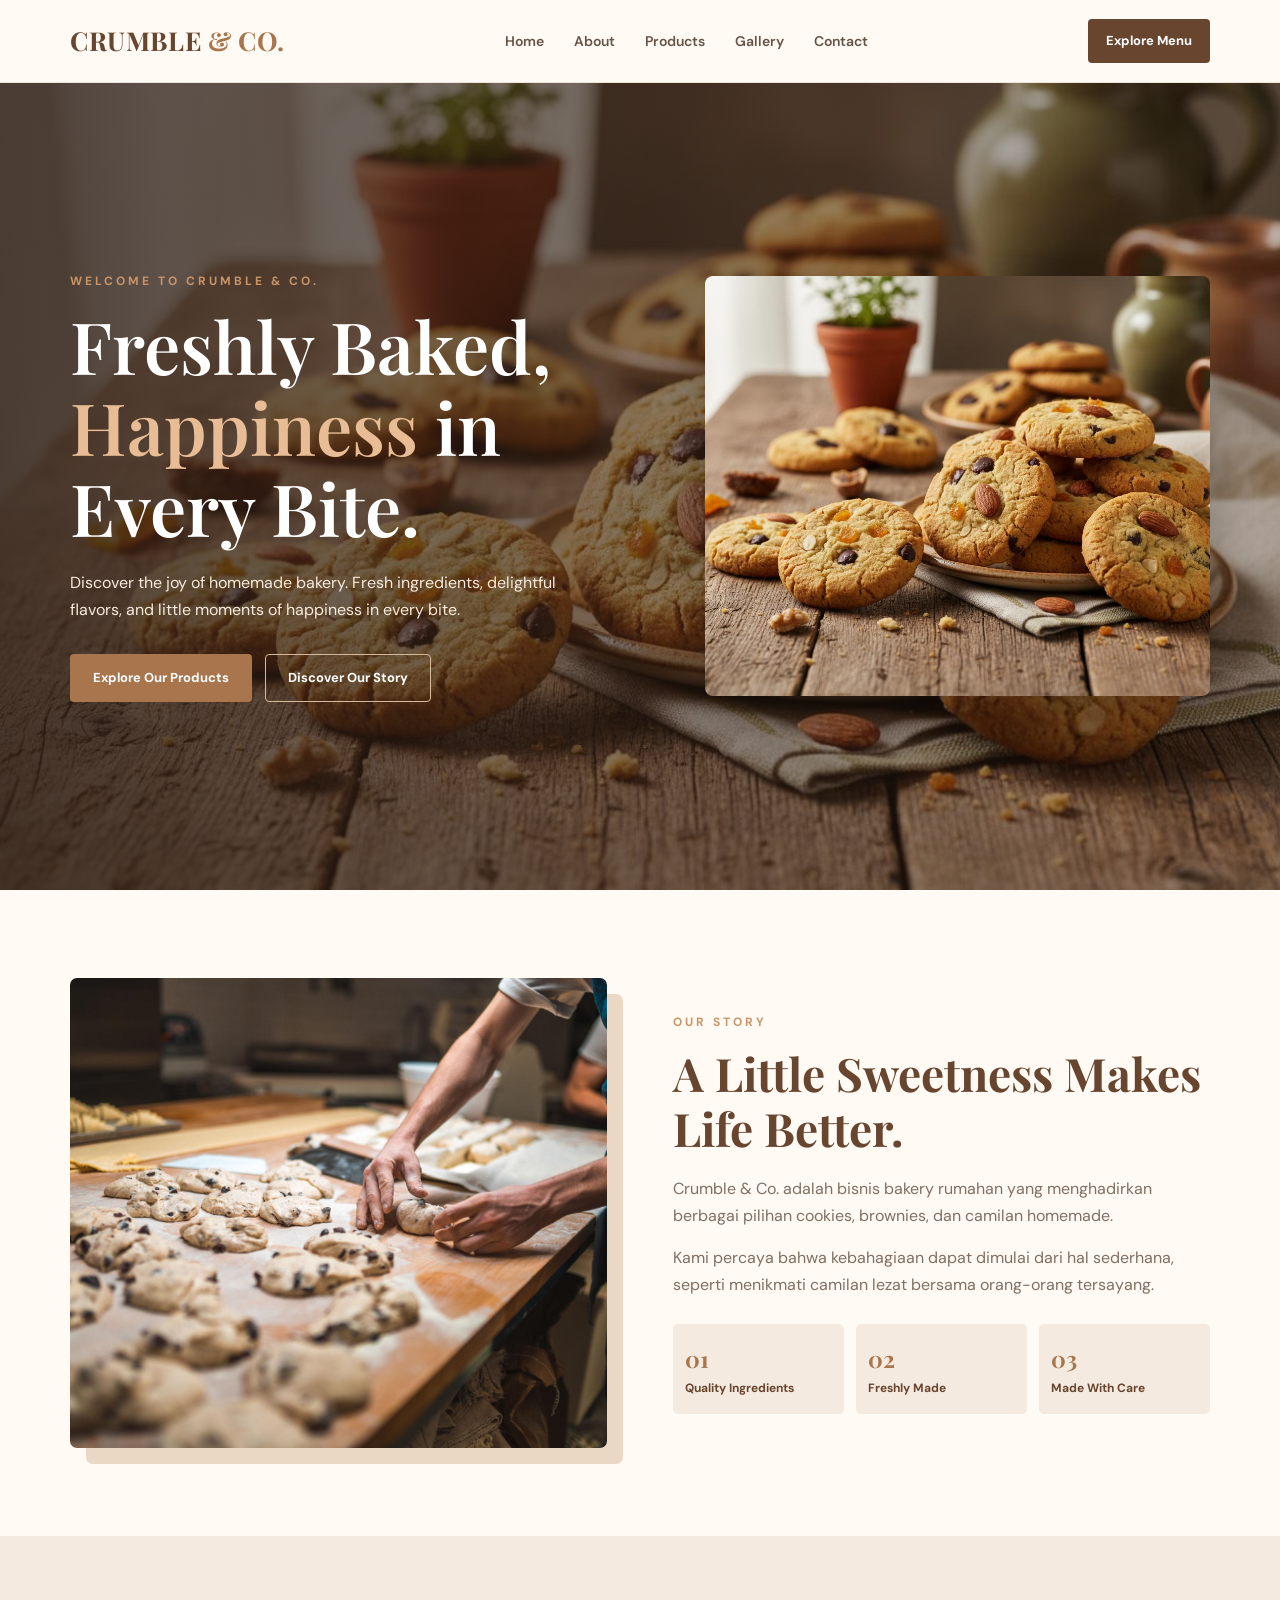
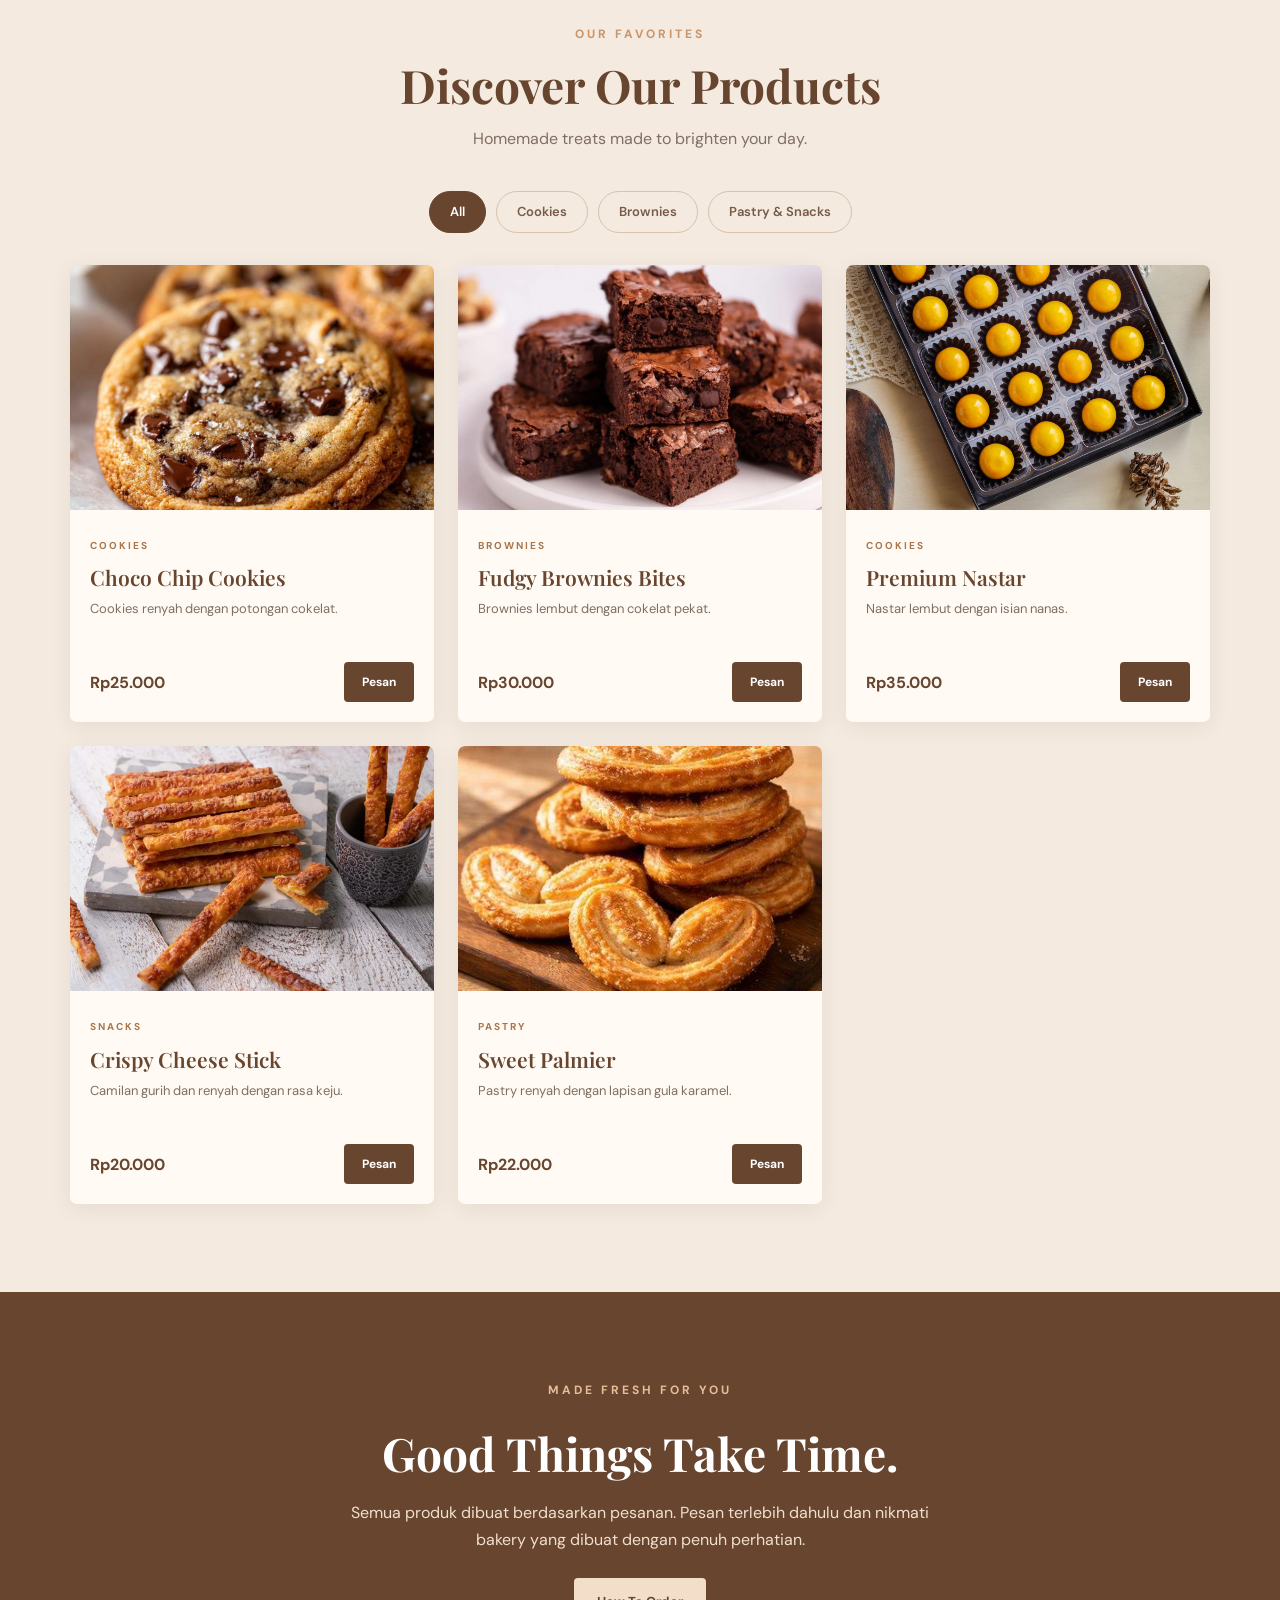
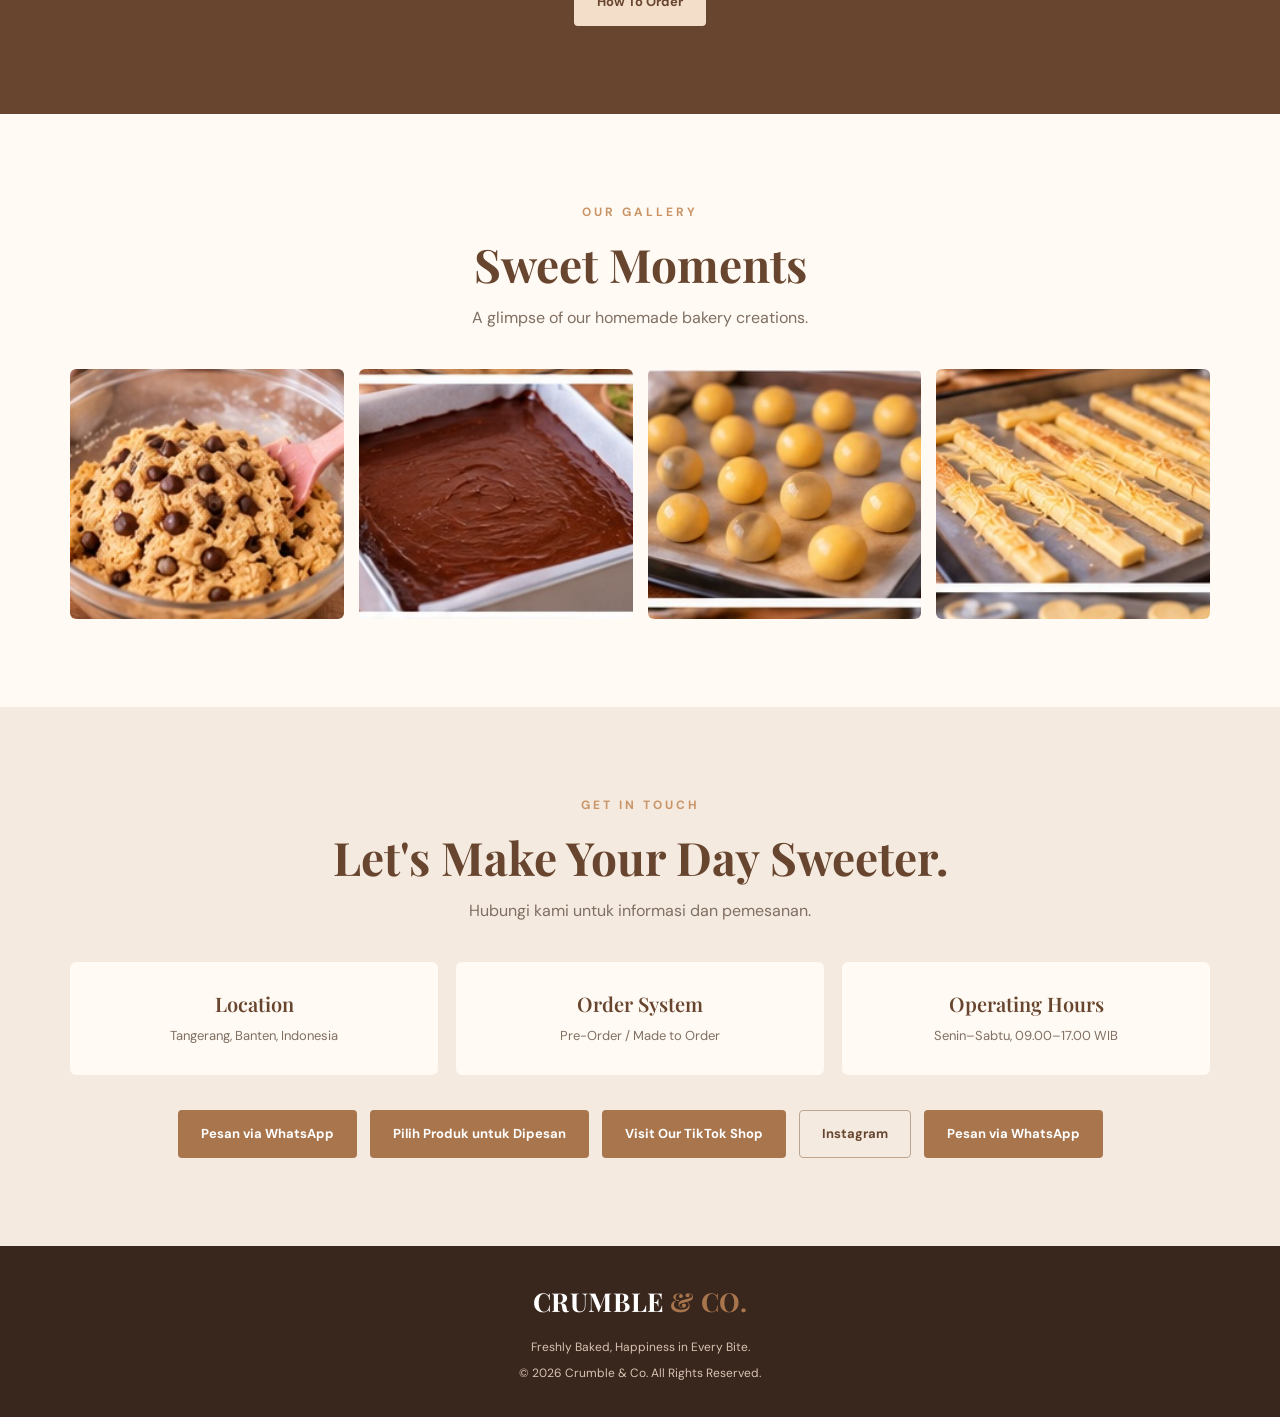
==== commit dc2d011e: "Fix WhatsApp integration" ====
--- a/index.html
+++ b/index.html
@@ -18,7 +18,7 @@
     <link rel="stylesheet" href="style.css">
 </head>
 
-<body>
+<body>
     <a class="skip-link" href="#main-content">Lewati ke konten</a>
 
     <!-- NAVIGATION -->
@@ -48,7 +48,7 @@
     </header>
 
 
-    <main id="main-content">
+    <main id="main-content">
     <!-- HOME / HERO -->
     <section class="hero" id="home">
 
@@ -343,7 +343,12 @@
 
             </div>
 
-            <div class="contact-buttons">
+            <div class="contact-buttons"> <a href="https://wa.me/6283877660960"
+   class="btn btn-primary"
+   target="_blank"
+   rel="noopener noreferrer">
+    Pesan via WhatsApp
+</a>
                 <a href="#products" class="btn btn-primary">Pilih Produk untuk Dipesan</a>
                 <a href="#" id="tiktok-link" class="btn btn-primary">
                     Visit Our TikTok Shop
@@ -359,8 +364,8 @@
     </section>
 
 
-    </main>
-
+    </main>
+
     <!-- FOOTER -->
     <footer class="footer">
 
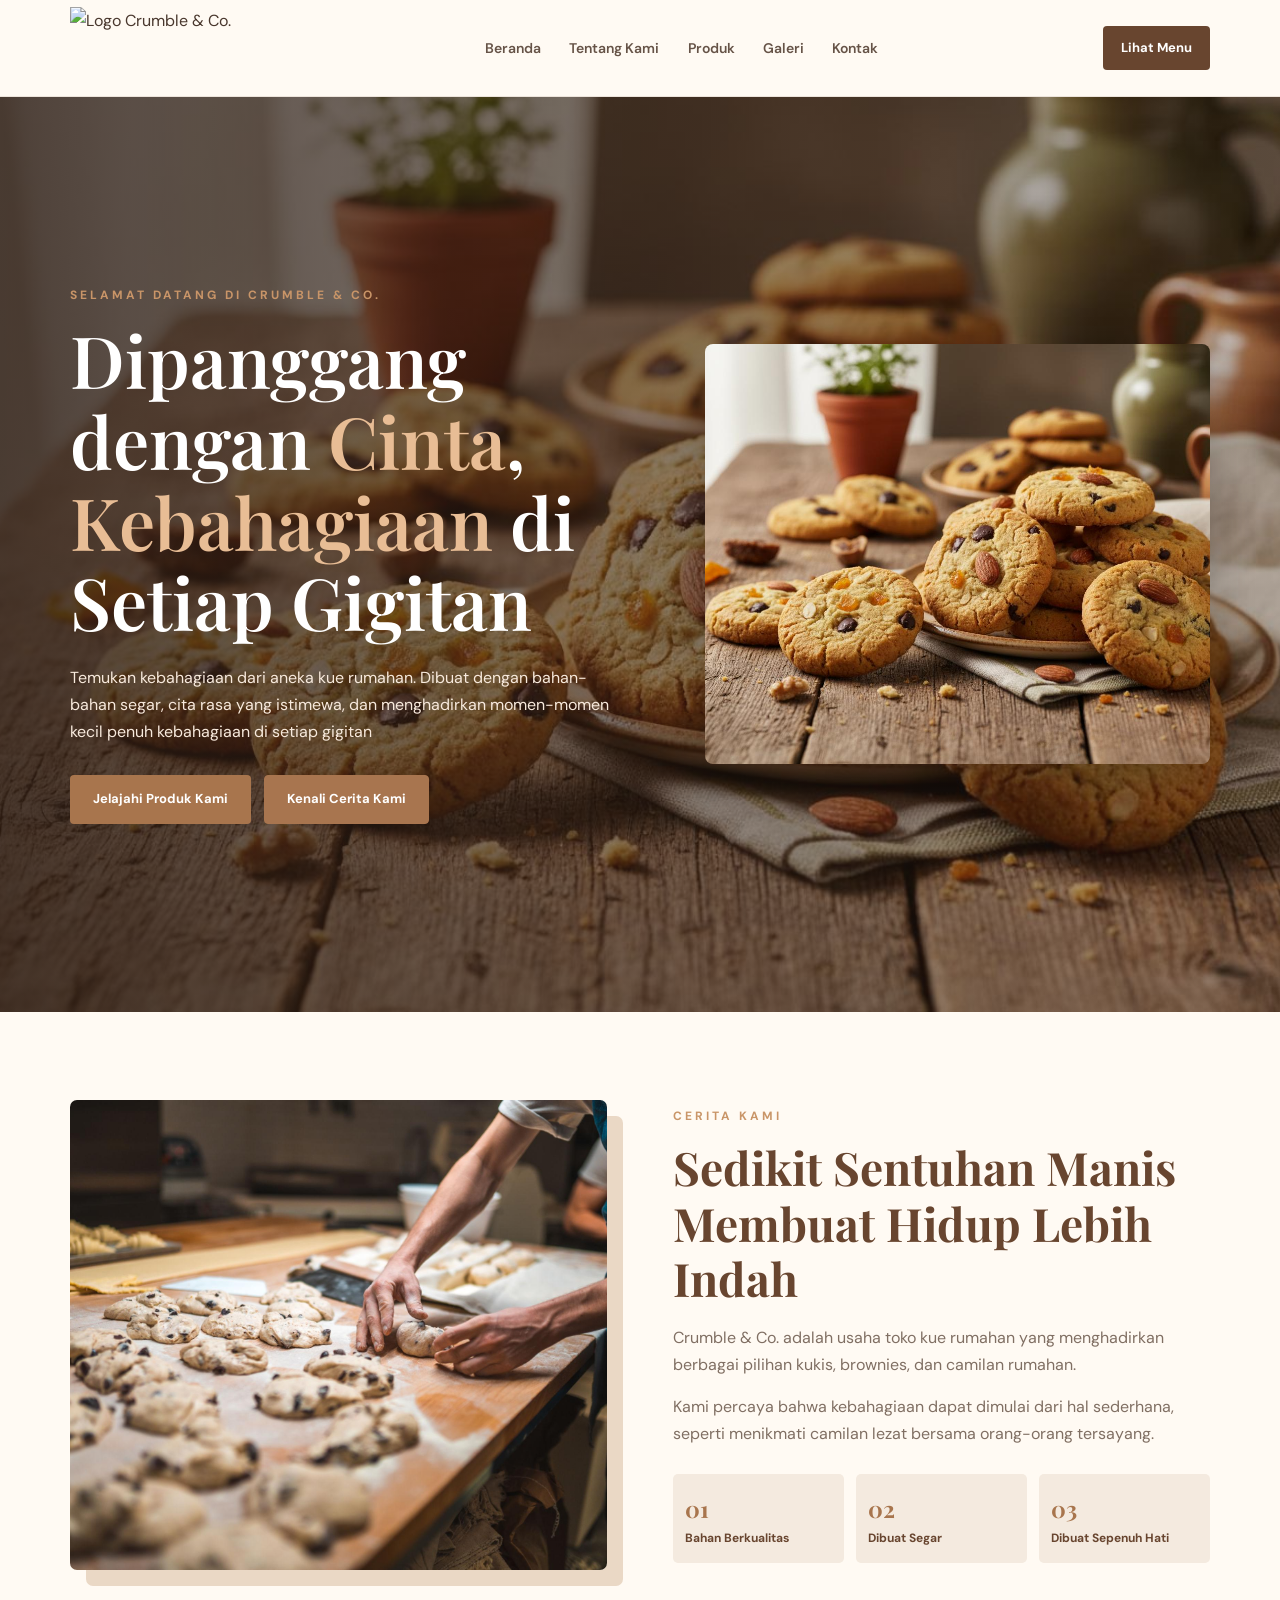
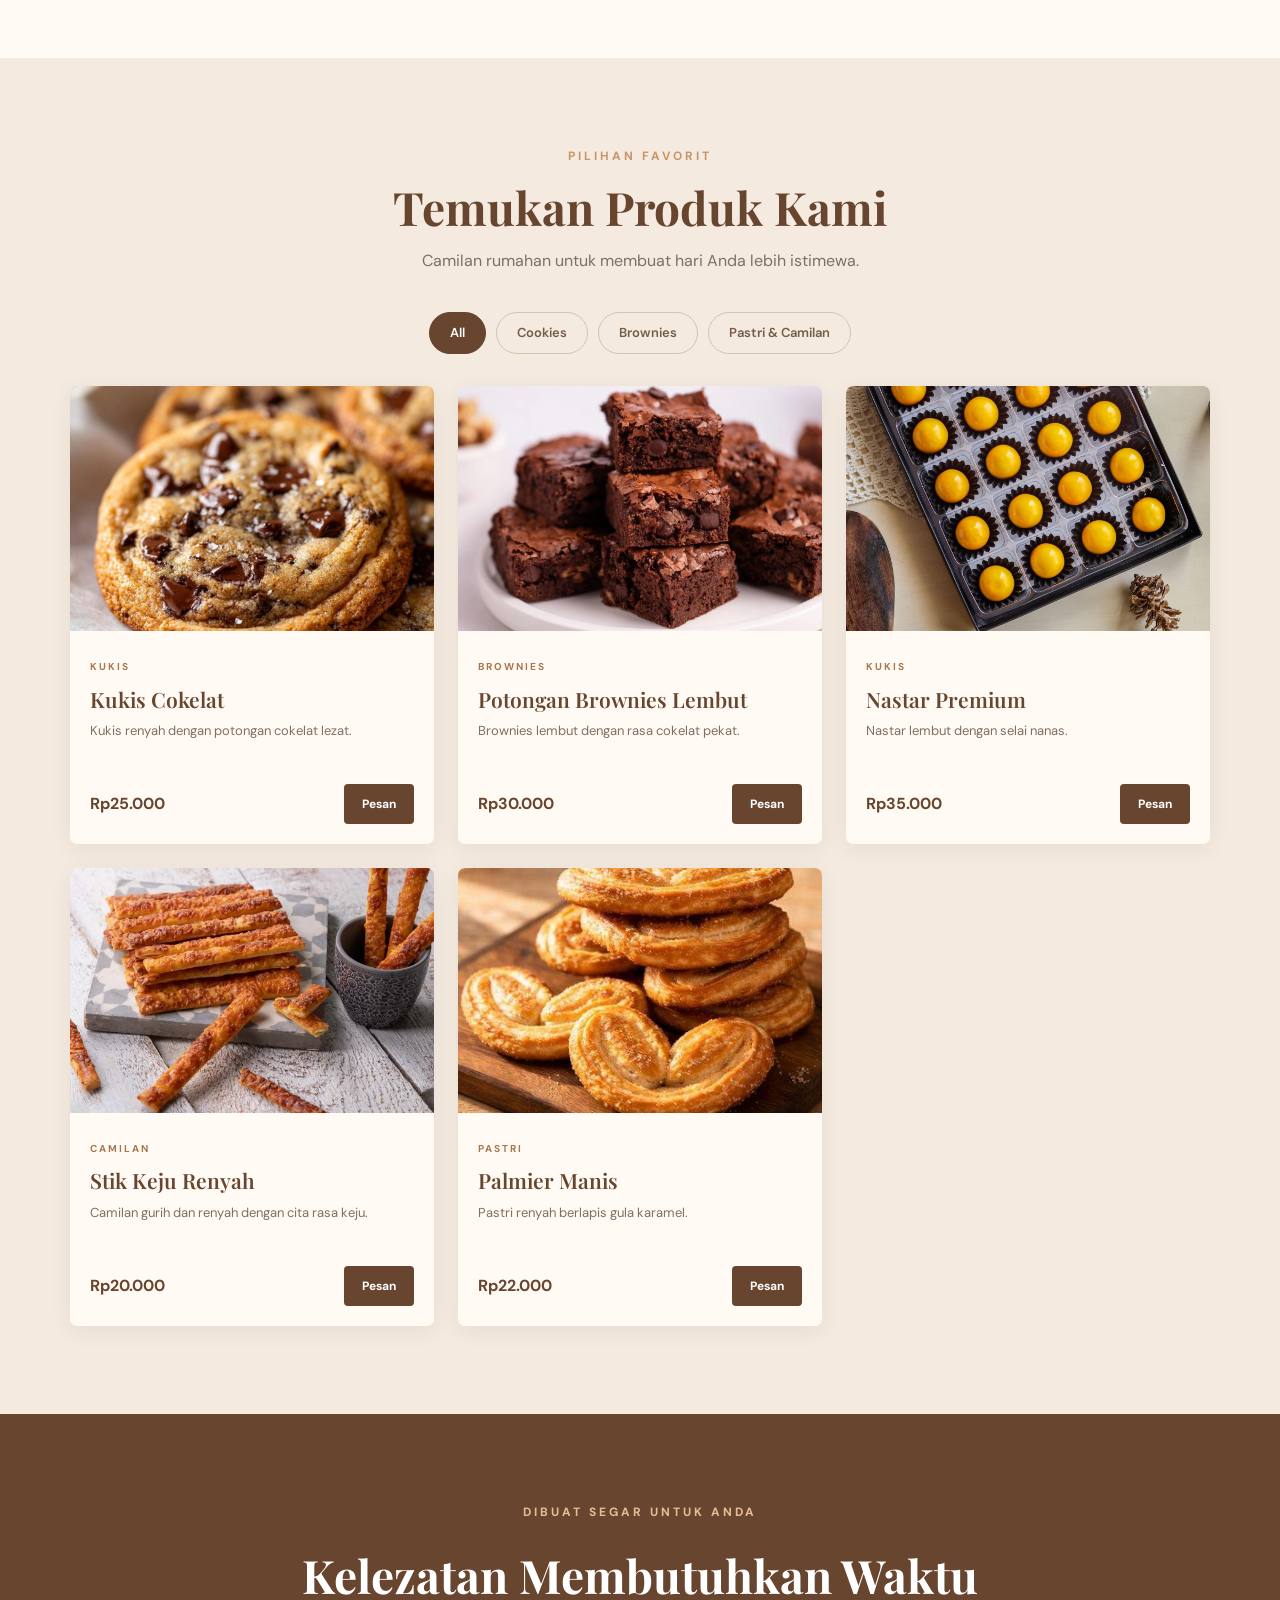
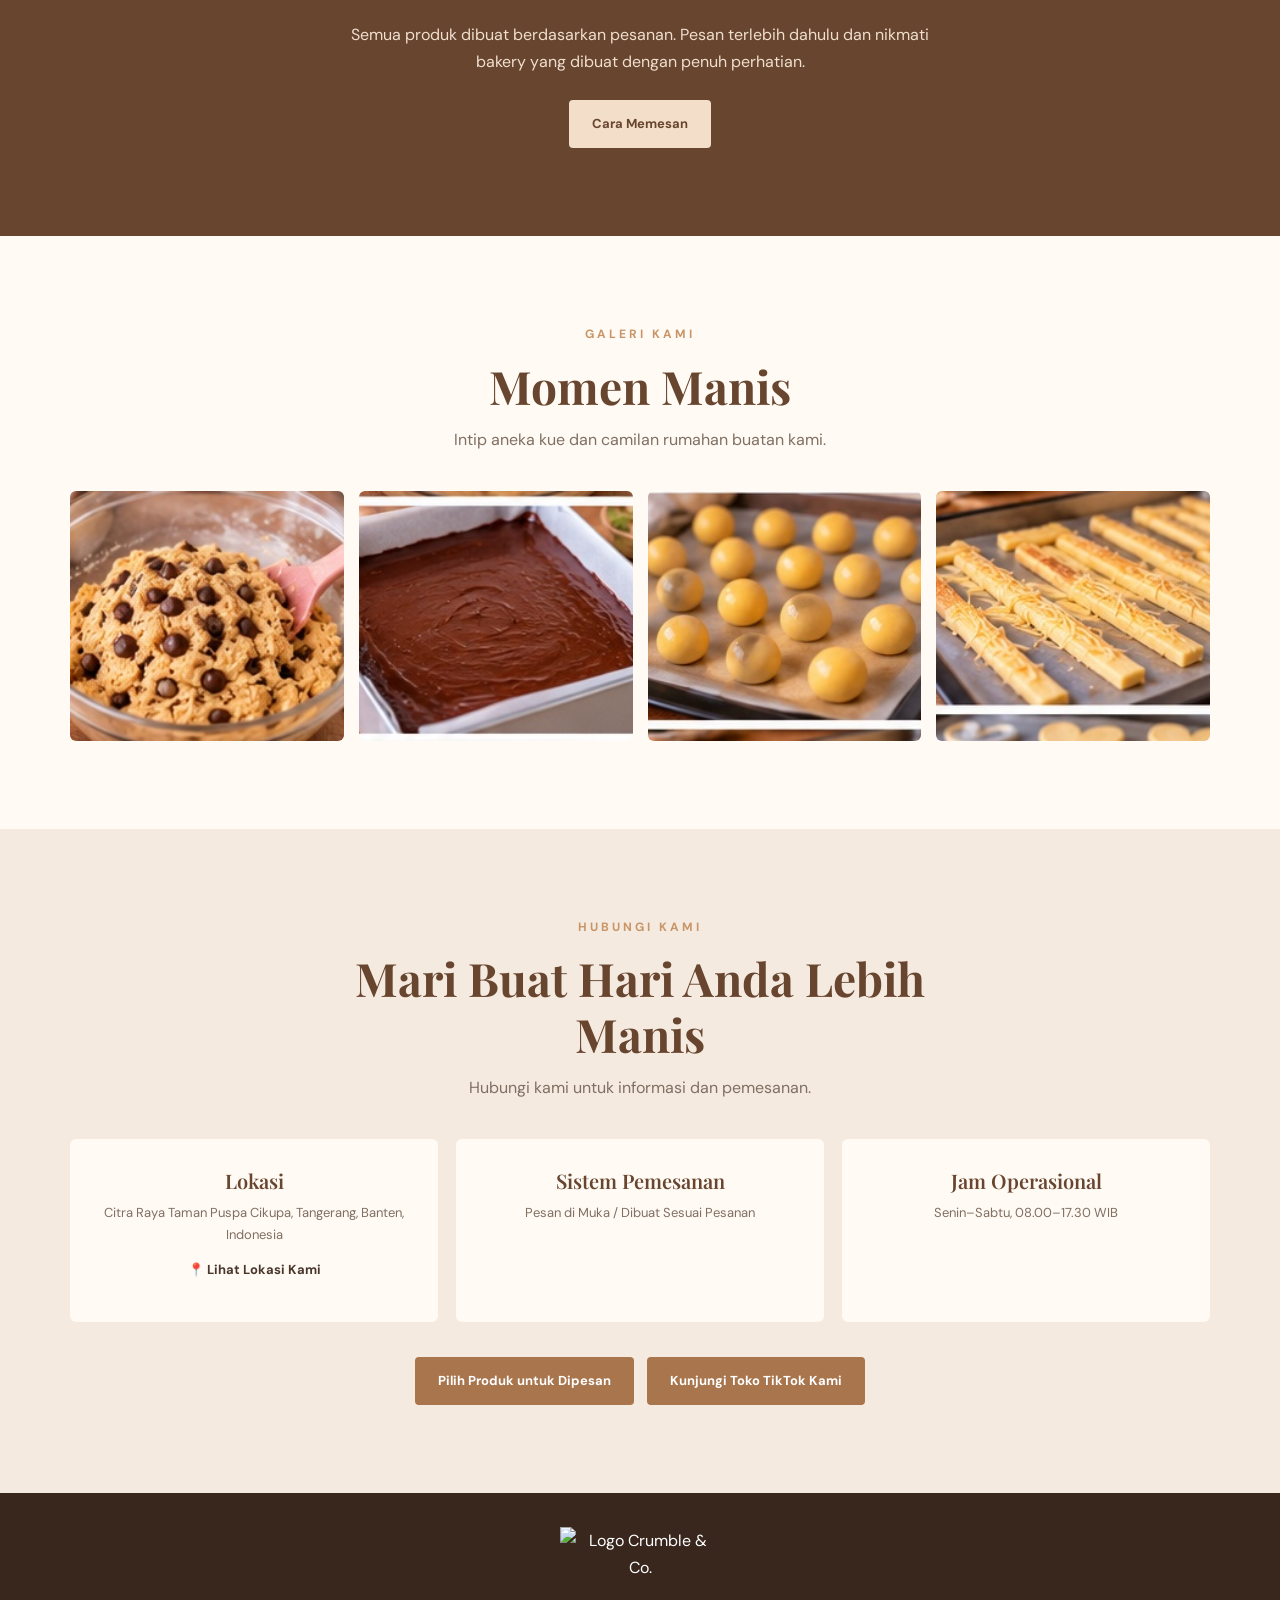
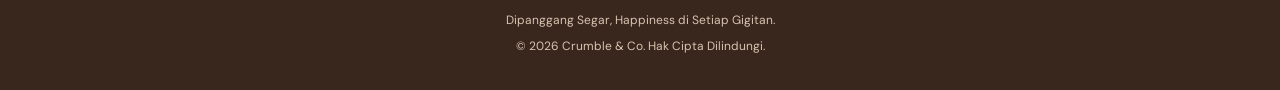
==== commit c01ec743: "Fix WhatsApp integration and update website" ====
--- a/index.html
+++ b/index.html
@@ -5,9 +5,9 @@
     <meta charset="UTF-8">
     <meta name="viewport" content="width=device-width, initial-scale=1.0">
 
-    <meta name="description" content="Crumble & Co. - Homemade bakery, cookies, brownies, dan camilan premium. Freshly Baked, Happiness in Every Bite.">
-
-    <title>Crumble & Co. | Bakery & Cookies</title>
+    <meta name="description" content="Crumble & Co. - Toko roti rumahan yang menyediakan kukis, brownies, dan camilan lezat.">
+
+    <title>Crumble & Co. | Toko Roti dan Kue</title>
 
     <!-- Google Fonts -->
     <link rel="preconnect" href="https://fonts.googleapis.com">
@@ -26,7 +26,7 @@
         <nav class="navbar container">
 
             <a href="#home" class="logo">
-                CRUMBLE <span>& CO.</span>
+                <img src="images/logo-crumble.png" alt="Logo Crumble &amp; Co.">
             </a>
 
             <button class="menu-toggle" id="menu-toggle"
@@ -35,14 +35,14 @@
             </button>
 
             <ul class="nav-menu" id="nav-menu">
-                <li><a href="#home">Home</a></li>
-                <li><a href="#about">About</a></li>
-                <li><a href="#products">Products</a></li>
-                <li><a href="#gallery">Gallery</a></li>
-                <li><a href="#contact">Contact</a></li>
+                <li><a href="#home">Beranda</a></li>
+                <li><a href="#about">Tentang Kami</a></li>
+                <li><a href="#products">Produk</a></li>
+                <li><a href="#gallery">Galeri</a></li>
+                <li><a href="#contact">Kontak</a></li>
             </ul>
 
-            <a href="#products" class="nav-button">Explore Menu</a>
+            <a href="#products" class="nav-button">Lihat Menu</a>
 
         </nav>
     </header>
@@ -56,35 +56,33 @@
 
             <div class="hero-text">
 
-                <p class="eyebrow">WELCOME TO CRUMBLE & CO.</p>
+                <p class="eyebrow">SELAMAT DATANG DI CRUMBLE & CO.</p>
 
                 <h1>
-                    Freshly Baked,
-                    <span>Happiness</span>
-                    in Every Bite.
+                    Dipanggang dengan  <span>Cinta</span>,
+                    <span>Kebahagiaan</span>
+                    di Setiap Gigitan
                 </h1>
 
                 <p class="hero-description">
-                    Discover the joy of homemade bakery.
-                    Fresh ingredients, delightful flavors,
-                    and little moments of happiness in every bite.
+                    Temukan kebahagiaan dari aneka kue rumahan. Dibuat dengan bahan-bahan segar, cita rasa yang istimewa, dan menghadirkan momen-momen kecil penuh kebahagiaan di setiap gigitan
                 </p>
 
                 <div class="hero-buttons">
                     <a href="#products" class="btn btn-primary">
-                        Explore Our Products
+                        Jelajahi Produk Kami
                     </a>
 
                     <a href="#about" class="btn btn-outline">
-                        Discover Our Story
+                        Kenali Cerita Kami
                     </a>
                 </div>
 
             </div>
 
             <div class="hero-image">
-                <img loading="lazy" src="images/hero.jpeg"
-                     alt="Freshly baked cookies Crumble and Co.">
+                <img fetchpriority="high" src="images/hero.jpeg"
+                     alt="Kukis Crumble & Co. yang baru dipanggang">
             </div>
 
         </div>
@@ -99,22 +97,21 @@
 
             <div class="about-image">
                 <img loading="lazy" src="images/about.jpeg"
-                     alt="Homemade bakery preparation">
+                     alt="Proses pembuatan kue rumahan">
             </div>
 
             <div class="about-text">
 
-                <p class="eyebrow">OUR STORY</p>
+                <p class="eyebrow">CERITA KAMI</p>
 
                 <h2>
-                    A Little Sweetness
-                    Makes Life Better.
+                    Sedikit Sentuhan Manis Membuat Hidup Lebih Indah
                 </h2>
 
                 <p>
-                    Crumble & Co. adalah bisnis bakery rumahan
-                    yang menghadirkan berbagai pilihan cookies,
-                    brownies, dan camilan homemade.
+                    Crumble & Co. adalah usaha toko kue rumahan
+                    yang menghadirkan berbagai pilihan kukis,
+                    brownies, dan camilan rumahan.
                 </p>
 
                 <p>
@@ -126,17 +123,17 @@
                 <div class="values">
                     <div>
                         <h3>01</h3>
-                        <p>Quality Ingredients</p>
+                        <p>Bahan Berkualitas</p>
                     </div>
 
                     <div>
                         <h3>02</h3>
-                        <p>Freshly Made</p>
+                        <p>Dibuat Segar</p>
                     </div>
 
                     <div>
                         <h3>03</h3>
-                        <p>Made With Care</p>
+                        <p>Dibuat Sepenuh Hati</p>
                     </div>
                 </div>
 
@@ -153,9 +150,9 @@
         <div class="container">
 
             <div class="section-heading">
-                <p class="eyebrow">OUR FAVORITES</p>
-                <h2>Discover Our Products</h2>
-                <p>Homemade treats made to brighten your day.</p>
+                <p class="eyebrow">PILIHAN FAVORIT</p>
+                <h2>Temukan Produk Kami</h2>
+                <p>Camilan rumahan untuk membuat hari Anda lebih istimewa.</p>
             </div>
 
             <!-- PRODUCT FILTER -->
@@ -173,22 +170,22 @@
                 </button>
 
                 <button class="filter-btn" data-filter="pastry">
-                    Pastry & Snacks
+                    Pastri & Camilan
                 </button>
             </div>
 
             <div class="product-grid">
 
                 <article class="product-card" data-category="cookies">
-                    <img loading="lazy" src="images/cookies.jpeg" alt="Choco Chip Cookies">
-
-                    <div class="product-info">
-                        <span class="product-category">COOKIES</span>
-                        <h3>Choco Chip Cookies</h3>
-                        <p>Cookies renyah dengan potongan cokelat.</p>
+                    <img loading="lazy" src="images/cookies.jpeg" alt="Kukis Cokelat">
+
+                    <div class="product-info">
+                        <span class="product-category">KUKIS</span>
+                        <h3>Kukis Cokelat</h3>
+                        <p>Kukis renyah dengan potongan cokelat lezat.</p>
                         <div class="product-bottom">
                             <strong>Rp25.000</strong>
-                            <button class="order-btn" data-product="Choco Chip Cookies">
+                            <button class="order-btn" data-product="Kukis Cokelat">
                                 Pesan
                             </button>
                         </div>
@@ -196,15 +193,15 @@
                 </article>
 
                 <article class="product-card" data-category="brownies">
-                    <img loading="lazy" src="images/brownies.jpeg" alt="Fudgy Brownies Bites">
+                    <img loading="lazy" src="images/brownies.jpeg" alt="Potongan Brownies Lembut">
 
                     <div class="product-info">
                         <span class="product-category">BROWNIES</span>
-                        <h3>Fudgy Brownies Bites</h3>
-                        <p>Brownies lembut dengan cokelat pekat.</p>
+                        <h3>Potongan Brownies Lembut</h3>
+                        <p>Brownies lembut dengan rasa cokelat pekat.</p>
                         <div class="product-bottom">
                             <strong>Rp30.000</strong>
-                            <button class="order-btn" data-product="Fudgy Brownies Bites">
+                            <button class="order-btn" data-product="Potongan Brownies Lembut">
                                 Pesan
                             </button>
                         </div>
@@ -212,15 +209,15 @@
                 </article>
 
                 <article class="product-card" data-category="cookies">
-                    <img loading="lazy" src="images/nastar.jpeg" alt="Premium Nastar">
-
-                    <div class="product-info">
-                        <span class="product-category">COOKIES</span>
-                        <h3>Premium Nastar</h3>
-                        <p>Nastar lembut dengan isian nanas.</p>
+                    <img loading="lazy" src="images/nastar.jpeg" alt="Nastar Premium">
+
+                    <div class="product-info">
+                        <span class="product-category">KUKIS</span>
+                        <h3>Nastar Premium</h3>
+                        <p>Nastar lembut dengan selai nanas.</p>
                         <div class="product-bottom">
                             <strong>Rp35.000</strong>
-                            <button class="order-btn" data-product="Premium Nastar">
+                            <button class="order-btn" data-product="Nastar Premium">
                                 Pesan
                             </button>
                         </div>
@@ -228,15 +225,15 @@
                 </article>
 
                 <article class="product-card" data-category="pastry">
-                    <img loading="lazy" src="images/cheese-stick.jpeg" alt="Crispy Cheese Stick">
-
-                    <div class="product-info">
-                        <span class="product-category">SNACKS</span>
-                        <h3>Crispy Cheese Stick</h3>
-                        <p>Camilan gurih dan renyah dengan rasa keju.</p>
+                    <img loading="lazy" src="images/cheese-stick.jpeg" alt="Stik Keju Renyah">
+
+                    <div class="product-info">
+                        <span class="product-category">CAMILAN</span>
+                        <h3>Stik Keju Renyah</h3>
+                        <p>Camilan gurih dan renyah dengan cita rasa keju.</p>
                         <div class="product-bottom">
                             <strong>Rp20.000</strong>
-                            <button class="order-btn" data-product="Crispy Cheese Stick">
+                            <button class="order-btn" data-product="Stik Keju Renyah">
                                 Pesan
                             </button>
                         </div>
@@ -244,15 +241,15 @@
                 </article>
 
                 <article class="product-card" data-category="pastry">
-                    <img loading="lazy" src="images/palmier.jpeg" alt="Sweet Palmier">
-
-                    <div class="product-info">
-                        <span class="product-category">PASTRY</span>
-                        <h3>Sweet Palmier</h3>
-                        <p>Pastry renyah dengan lapisan gula karamel.</p>
+                    <img loading="lazy" src="images/palmier.jpeg" alt="Palmier Manis">
+
+                    <div class="product-info">
+                        <span class="product-category">PASTRI</span>
+                        <h3>Palmier Manis</h3>
+                        <p>Pastri renyah berlapis gula karamel.</p>
                         <div class="product-bottom">
                             <strong>Rp22.000</strong>
-                            <button class="order-btn" data-product="Sweet Palmier">
+                            <button class="order-btn" data-product="Palmier Manis">
                                 Pesan
                             </button>
                         </div>
@@ -271,9 +268,9 @@
 
         <div class="container preorder-content">
 
-            <p class="eyebrow">MADE FRESH FOR YOU</p>
-
-            <h2>Good Things Take Time.</h2>
+            <p class="eyebrow">DIBUAT SEGAR UNTUK ANDA</p>
+
+            <h2>Kelezatan Membutuhkan Waktu</h2>
 
             <p>
                 Semua produk dibuat berdasarkan pesanan.
@@ -282,7 +279,7 @@
             </p>
 
             <a href="#contact" class="btn btn-primary">
-                How To Order
+                Cara Memesan
             </a>
 
         </div>
@@ -296,16 +293,16 @@
         <div class="container">
 
             <div class="section-heading">
-                <p class="eyebrow">OUR GALLERY</p>
-                <h2>Sweet Moments</h2>
-                <p>A glimpse of our homemade bakery creations.</p>
+                <p class="eyebrow">GALERI KAMI</p>
+                <h2>Momen Manis</h2>
+                <p>Intip aneka kue dan camilan rumahan buatan kami.</p>
             </div>
 
             <div class="gallery-grid">
-                <img loading="lazy" src="images/gallery-1.jpg" alt="Cookies bakery">
-                <img loading="lazy" src="images/gallery-2.jpg" alt="Brownies bakery">
-                <img loading="lazy" src="images/gallery-3.jpg" alt="Bakery packaging">
-                <img loading="lazy" src="images/gallery-4.jpg" alt="Freshly baked pastry">
+                <img loading="lazy" src="images/gallery-1.jpg" alt="Kukis buatan Crumble & Co.">
+                <img loading="lazy" src="images/gallery-2.jpg" alt="Brownies buatan Crumble & Co.">
+                <img loading="lazy" src="images/gallery-3.jpg" alt="Kemasan produk Crumble & Co.">
+                <img loading="lazy" src="images/gallery-4.jpg" alt="Pastri yang baru dipanggang">
             </div>
 
         </div>
@@ -319,44 +316,42 @@
         <div class="container">
 
             <div class="section-heading">
-                <p class="eyebrow">GET IN TOUCH</p>
-                <h2>Let's Make Your Day Sweeter.</h2>
+                <p class="eyebrow">HUBUNGI KAMI</p>
+                <h2>Mari Buat Hari Anda Lebih Manis</h2>
                 <p>Hubungi kami untuk informasi dan pemesanan.</p>
             </div>
 
             <div class="contact-grid">
 
                 <div class="contact-card">
-                    <h3>Location</h3>
-                    <p>Tangerang, Banten, Indonesia</p>
+                    <h3>Lokasi</h3>
+                    <p>Citra Raya Taman Puspa Cikupa, Tangerang, Banten, Indonesia</p> <a
+    href="https://maps.app.goo.gl/UQGgXvtpf5DzXRyDA"
+    target="_blank"
+    rel="noopener noreferrer"
+    class="btn maps-btn">
+    📍 Lihat Lokasi Kami
+</a>
                 </div>
 
                 <div class="contact-card">
-                    <h3>Order System</h3>
-                    <p>Pre-Order / Made to Order</p>
+                    <h3>Sistem Pemesanan</h3>
+                    <p>Pesan di Muka / Dibuat Sesuai Pesanan</p>
                 </div>
 
                 <div class="contact-card">
-                    <h3>Operating Hours</h3>
-                    <p>Senin–Sabtu, 09.00–17.00 WIB</p>
-                </div>
-
-            </div>
-
-            <div class="contact-buttons"> <a href="https://wa.me/6283877660960"
-   class="btn btn-primary"
-   target="_blank"
-   rel="noopener noreferrer">
-    Pesan via WhatsApp
-</a>
+                    <h3>Jam Operasional</h3>
+                    <p>Senin–Sabtu, 08.00–17.30 WIB</p>
+                </div>
+
+            </div>
+
+            <div class="contact-buttons">
                 <a href="#products" class="btn btn-primary">Pilih Produk untuk Dipesan</a>
-                <a href="#" id="tiktok-link" class="btn btn-primary">
-                    Visit Our TikTok Shop
+                <a href="https://www.tiktok.com/@crumbleco01?_r=1&_t=ZS-9Be53k1Dmfm" target="_blank" rel="noopener noreferrer" class="btn btn-primary">
+                    Kunjungi Toko TikTok Kami
                 </a>
 
-                <a href="#" id="instagram-link" class="btn btn-outline">
-                    Instagram
-                </a>
             </div>
 
         </div>
@@ -372,13 +367,13 @@
         <div class="container footer-content">
 
             <a href="#home" class="logo">
-                CRUMBLE <span>& CO.</span>
+                <img src="images/logo-crumble.png" alt="Logo Crumble &amp; Co.">
             </a>
 
-            <p>Freshly Baked, Happiness in Every Bite.</p>
+            <p>Dipanggang Segar, Happiness di Setiap Gigitan.</p>
 
             <p class="copyright">
-                © 2026 Crumble & Co. All Rights Reserved.
+                © 2026 Crumble & Co. Hak Cipta Dilindungi.
             </p>
 
         </div>
--- a/style.css
+++ b/style.css
@@ -36,16 +36,35 @@
   background: rgba(255,250,243,.96); backdrop-filter: blur(12px);
   border-bottom: 1px solid rgba(104,69,47,.12);
 }
-.navbar { min-height: 82px; display: flex; align-items: center; justify-content: space-between; gap: 24px; }
-.logo {
-  flex-shrink: 0; font-family: "Playfair Display", Georgia, serif;
-  font-size: 26px; font-weight: 700; letter-spacing: .6px; color: var(--brown);
+.navbar {
+  min-height: 96px;
+  display: grid;
+  grid-template-columns: 190px minmax(0, 1fr) auto;
+  align-items: center;
+  gap: 28px;
+}
+/* The image is the only brand mark in the header; do not add a second text wordmark. */
+.navbar > .logo {
+  display: flex;
+  align-items: center;
+  justify-self: start;
+  width: 190px;
+  min-width: 0;
+  flex-shrink: 0;
+}
+.navbar > .logo img {
+  display: block;
+  width: 100%;
+  height: 82px;
+  object-fit: contain;
+  object-position: left center;
 }
 .logo span { color: var(--caramel); }
-.nav-menu { display: flex; align-items: center; gap: 30px; list-style: none; }
+.nav-menu { display: flex; align-items: center; justify-content: center; gap: clamp(16px, 2.2vw, 30px); list-style: none; }
 .nav-menu a { font-size: 14px; font-weight: 600; color: #665347; transition: color .2s; }
 .nav-menu a:hover, .nav-menu a:focus-visible { color: var(--caramel); }
 .nav-button {
+  justify-self: end; white-space: nowrap;
   padding: 11px 18px; border-radius: 4px; background: var(--brown);
   color: var(--white); font-size: 13px; font-weight: 700;
 }
@@ -83,7 +102,17 @@
 .btn:hover { transform: translateY(-2px); }
 .btn-primary { background: var(--caramel); color: var(--white); }
 .btn-primary:hover { background: var(--brown); }
-.btn-outline { border-color: #d7b99e; color: var(--white); background: transparent; }
+.btn-outline {
+    background-color: #A8754F;
+    border: 1px solid #A8754F;
+    color: #FFFFFF;
+}
+
+.btn-outline:hover {
+    background-color: #805638;
+    border-color: #805638;
+    color: #FFFFFF;
+}
 .btn-outline:hover { background: var(--white); color: var(--brown); }
 
 .about { background: var(--cream); }
@@ -156,7 +185,11 @@
 .footer p { color: #d9c3b1; font-size: 12px; margin-top: 5px; }
 
 @media (max-width: 900px) {
-  .nav-menu { gap: 16px; }
+  .navbar { grid-template-columns: 155px minmax(0, 1fr) auto; gap: 16px; }
+  .navbar > .logo { width: 155px; }
+  .navbar > .logo img { height: 72px; }
+  .nav-menu { gap: 14px; }
+  .nav-menu a { font-size: 13px; }
   .nav-button { display: none; }
   .product-grid { grid-template-columns: repeat(2, 1fr); }
   .about-content { gap: 35px; }
@@ -164,11 +197,18 @@
 }
 @media (max-width: 650px) {
   section { padding: 65px 0; }
-  .navbar { min-height: 70px; }
-  .logo { font-size: 23px; }
-  .menu-toggle { display: inline-flex; }
+  .navbar {
+    min-height: 76px;
+    display: flex;
+    justify-content: space-between;
+    gap: 12px;
+  }
+  .navbar > .logo { width: 145px; }
+  .navbar > .logo img { height: 66px; }
+  .nav-button { display: none; }
+  .menu-toggle { display: inline-flex; margin-left: auto; }
   .nav-menu {
-    display: none; position: absolute; top: 70px; left: 0; width: 100%;
+    display: none; position: absolute; top: 76px; left: 0; width: 100%;
     padding: 20px 5%; flex-direction: column; align-items: flex-start; gap: 16px;
     background: var(--cream); border-bottom: 1px solid var(--sand);
   }
@@ -196,3 +236,15 @@
 @media (prefers-reduced-motion: reduce) {
   *, *::before, *::after { scroll-behavior: auto !important; transition-duration: .01ms !important; }
 }
+
+
+/* Brand image sizing */
+.footer .logo {
+  width: 160px;
+  margin: 0 auto 8px;
+}
+.footer .logo img {
+  width: 100%;
+  height: 70px;
+  object-fit: contain;
+}
